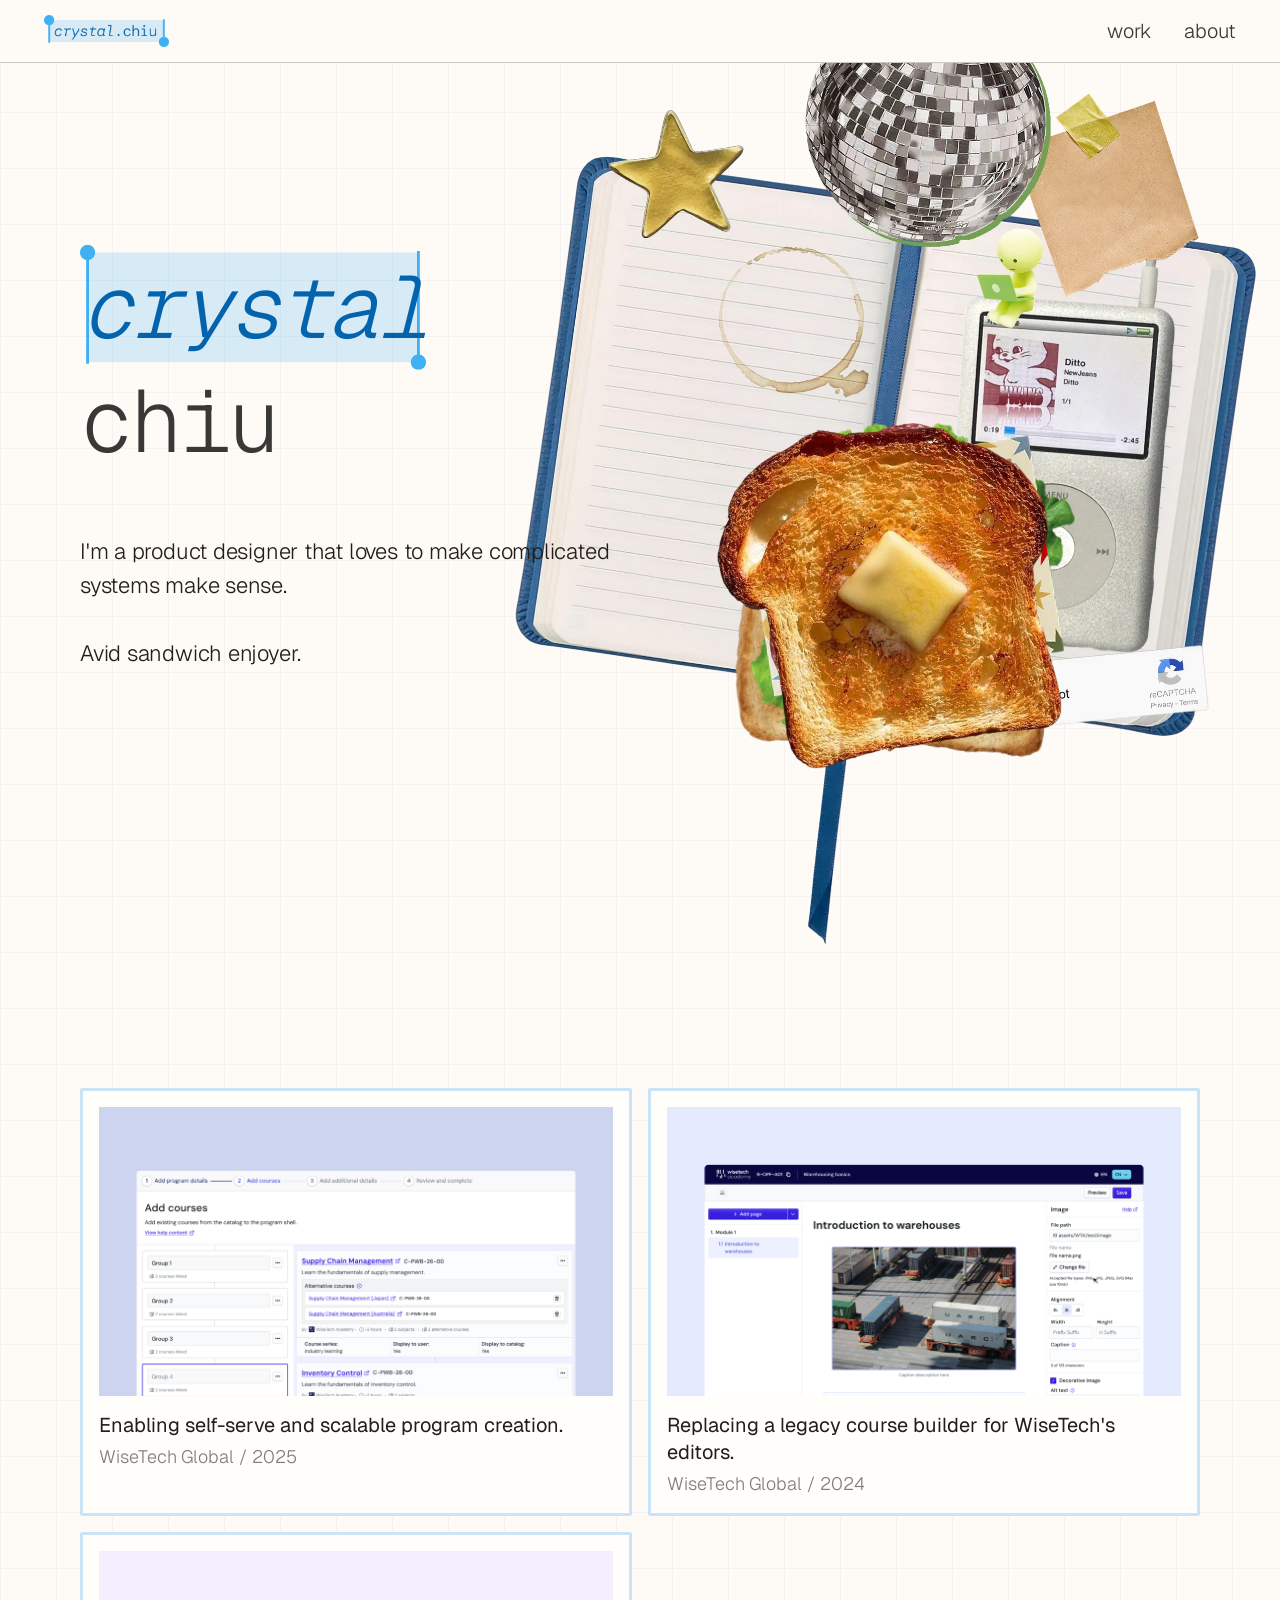
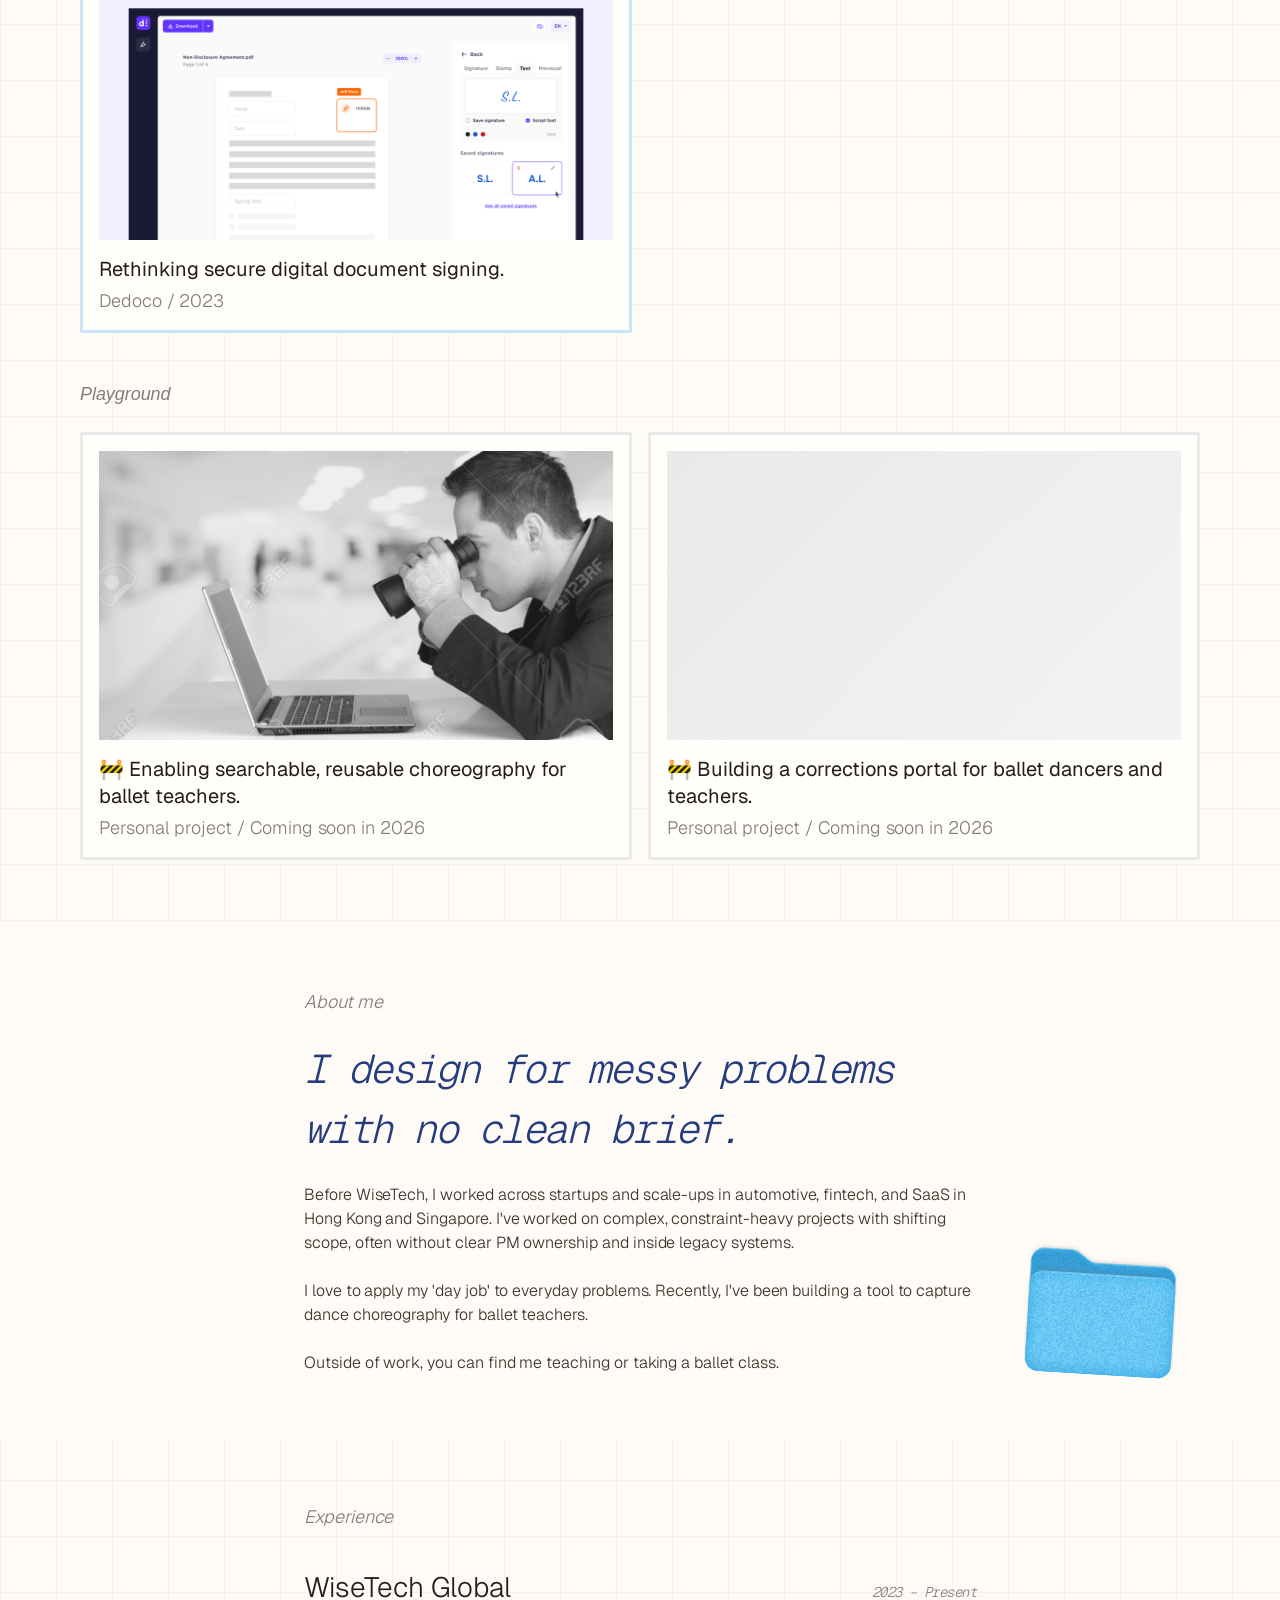
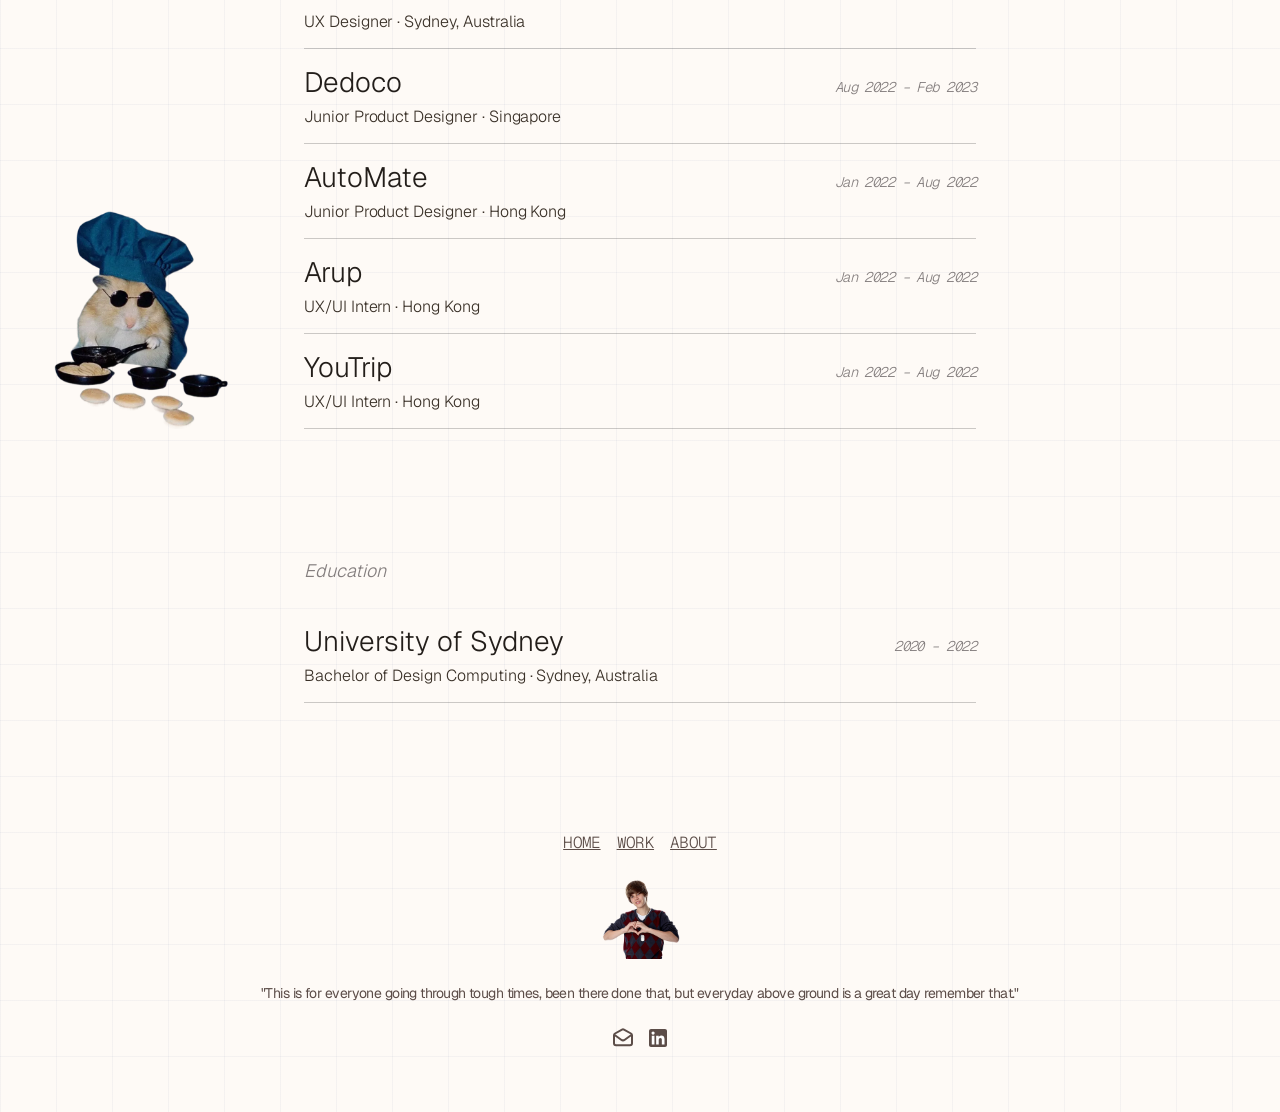
==== index.html @ 32833558 "Migrate site-wide typography from DM Sans/DM Mono to Geist/Geist Mono Pure typeface swap only — size" ====
<!DOCTYPE html>
<html lang="en">
<head>
    <meta charset="UTF-8">
    <meta name="viewport" content="width=device-width, initial-scale=1.0">
    <title>Crystal Chiu - Product Designer</title>
    <link rel="icon" type="image/png" href="assets/favicon.png">
    <script src="analytics.js"></script>
    <link rel="stylesheet" href="tokens.css">
    <link rel="stylesheet" href="styles.css?v=8">
    <link rel="preconnect" href="https://fonts.googleapis.com">
    <link rel="preconnect" href="https://fonts.gstatic.com" crossorigin>
    <link href="https://fonts.googleapis.com/css2?family=Geist:ital,wght@0,300;0,400;0,500;1,300;1,400;1,500&family=Geist+Mono:ital,wght@0,300;0,400;0,500;1,300;1,400;1,500&display=swap" rel="stylesheet">
    <link rel="preload" as="image" href="images/hero-collage.webp" type="image/webp">
    <link rel="preload" as="image" href="images/toast-top.webp" type="image/webp">
    <link rel="preload" as="image" href="images/toast-bottom.webp" type="image/webp">
</head>
<body>

    <!-- Hero Section -->
    <section class="hero">
        <div class="hero-inner">
        <div class="hero-content">
            <div class="hero-text">
                <h1 class="hero-name">
                    <span class="name-line">
                        <span class="name-crystal-wrap">
                            <div class="context-menu">
                                <span class="context-menu-item">based in sydney</span>
                                <span class="context-menu-divider"></span>
                                <span class="context-menu-item">currently @ wisetech global</span>
                            </div>
                            <img src="assets/highlight.svg" class="crystal-selection-svg" alt="">
                            <span class="name-crystal">crystal</span>
                        </span>
                    </span>
                    <span class="name-line">
                        <span class="name-chiu">chiu</span>
                    </span>
                </h1>
                <h2 class="hero-description">I'm a product designer that loves to make complicated systems make sense.<br><br>Avid sandwich enjoyer.</h2>
            </div>
        </div>

        <!-- Collage area: image + sandwich share a positioned container -->
        <div class="hero-collage-wrap">
        <picture>
            <source srcset="images/hero-collage.webp" type="image/webp">
            <img src="images/hero-collage.png" alt="" class="hero-collage">
        </picture>

        <!-- Sandwich Stack -->
        <div class="sandwich-container">
            <div class="sandwich">
                <picture>
                    <source srcset="images/toast-top.webp" type="image/webp">
                    <img src="images/toast-top.png" alt="" class="sandwich-layer toast-top">
                </picture>
                <picture>
                    <source srcset="images/meat.webp" type="image/webp">
                    <img src="images/meat.png" alt="" class="sandwich-layer meat">
                </picture>
                <picture>
                    <source srcset="images/onion.webp" type="image/webp">
                    <img src="images/onion.png" alt="" class="sandwich-layer onion">
                </picture>
                <picture>
                    <source srcset="images/cheese.webp" type="image/webp">
                    <img src="images/cheese.png" alt="" class="sandwich-layer cheese">
                </picture>
                <picture>
                    <source srcset="images/photo-with-frame.webp" type="image/webp">
                    <img src="images/photo-with-frame.png" alt="" class="sandwich-layer photo-frame">
                </picture>
                <picture>
                    <source srcset="images/lettuce.webp" type="image/webp">
                    <img src="images/lettuce.png" alt="" class="sandwich-layer lettuce">
                </picture>
                <picture>
                    <source srcset="images/toast-bottom.webp" type="image/webp">
                    <img src="images/toast-bottom.png" alt="" class="sandwich-layer toast-bottom">
                </picture>
            </div>
        </div>
        </div><!-- /.hero-collage-wrap -->
        </div><!-- /.hero-inner -->
    </section>

    <!-- Work Section -->
    <section class="work-section" id="work">
        <div class="work-grid">
            <a href="/work/programs" class="work-card work-card--active">
                <img src="work/assets/programs/thumbnail.png" srcset="work/assets/programs/thumbnail.png 4x" class="work-card-thumb" alt="">
                <div class="work-card-text">
                    <h2 class="work-card-title">Enabling self-serve and scalable program creation.</h2>
                    <p class="work-card-label">WiseTech Global / 2025</p>
                </div>
            </a>

            <a href="/work/content-creator" class="work-card work-card--active">
                <img src="work/assets/cca/thumbnail-3.png" srcset="work/assets/cca/thumbnail-3.png 4x" class="work-card-thumb" alt="">
                <div class="work-card-text">
                    <h2 class="work-card-title">Replacing a legacy course builder for WiseTech's editors.</h2>
                    <p class="work-card-label">WiseTech Global / 2024</p>
                </div>
            </a>

            <a href="/work/dedoco" class="work-card work-card--active">
                <img src="work/assets/dedoco/thumbnail-1.png" srcset="work/assets/dedoco/thumbnail-1.png 4x" class="work-card-thumb" alt="">
                <div class="work-card-text">
                    <h2 class="work-card-title">Rethinking secure digital document signing.</h2>
                    <p class="work-card-label">Dedoco / 2023</p>
                </div>
            </a>
        </div>

        <div class="playground-section">
            <p class="work-subsection-label">Playground</p>
            <div class="work-grid">
                <div class="work-card work-card--soon">
                    <div class="work-card-thumb-wrap">
                        <img src="work/assets/ballet/thumbnail-2.png" srcset="work/assets/ballet/thumbnail-2.png 4x" class="work-card-thumb" alt="">
                        <div class="cs-overlay">
                            <span class="cs-overlay-text">Coming soon !</span>
                        </div>
                    </div>
                    <div class="work-card-text">
                        <h2 class="work-card-title">🚧 Enabling searchable, reusable choreography for ballet teachers.</h2>
                        <p class="work-card-label">Personal project / Coming soon in 2026</p>
                    </div>
                </div>

                <div class="work-card work-card--soon">
                    <div class="work-card-thumb-wrap">
                        <div class="work-card-thumb work-card-thumb--placeholder"></div>
                        <div class="cs-overlay">
                            <span class="cs-overlay-text">Coming soon !</span>
                        </div>
                    </div>
                    <div class="work-card-text">
                        <h2 class="work-card-title">🚧 Building a corrections portal for ballet dancers and teachers.</h2>
                        <p class="work-card-label">Personal project / Coming soon in 2026</p>
                    </div>
                </div>
            </div>
        </div>
    </section>

    <!-- About Section -->
    <section class="about-panel" id="about">
        <div class="about-panel-container">
        <div class="folder-illo">
            <img class="fi-bottom" src="work/assets/folder-bottom.svg" alt="" draggable="false">
            <img class="fi-item fi-item--1" src="images/folder-item-1.svg" alt="" draggable="false">
            <img class="fi-item fi-item--2" src="images/folder-item-2.svg" alt="" draggable="false">
            <img class="fi-item fi-item--3" src="images/folder-item-3.svg" alt="" draggable="false">
            <img class="fi-top" src="work/assets/folder-top.svg" alt="" draggable="false">
        </div>
            <p class="about-panel-label">About me</p>
            <p class="t-display about-tagline">I design for messy problems with no clean brief.</p>
            <p class="t-default">Before WiseTech, I worked across startups and scale-ups in automotive, fintech, and SaaS in Hong Kong and Singapore. I've worked on complex, constraint-heavy projects with shifting scope, often without clear PM ownership and inside legacy systems.</p>
            <p class="t-default">I love to apply my 'day job' to everyday problems. Recently, I've been building a tool to capture dance choreography for ballet teachers.</p>
            <p class="t-default">Outside of work, you can find me teaching or taking a ballet class.</p>
        </div>
    </section>

    <!-- Experience Section -->
    <section class="xp-section" id="experience">
        <div class="xp-inner">
        <picture>
            <source srcset="assets/experience-1.webp" type="image/webp">
            <img class="xp-illo" src="assets/experience-1.png" alt="">
        </picture>
            <p class="xp-section-label">Experience</p>

            <div class="xp-entry">
                <div class="xp-row">
                    <h2 class="xp-company">WiseTech Global</h2>
                    <span class="xp-date">2023 – Present</span>
                </div>
                <p class="xp-detail">UX Designer · Sydney, Australia</p>
            </div>

            <div class="xp-entry">
                <div class="xp-row">
                    <h2 class="xp-company">Dedoco</h2>
                    <span class="xp-date">Aug 2022 – Feb 2023</span>
                </div>
                <p class="xp-detail">Junior Product Designer · Singapore</p>
            </div>

            <div class="xp-entry">
                <div class="xp-row">
                    <h2 class="xp-company">AutoMate</h2>
                    <span class="xp-date">Jan 2022 – Aug 2022</span>
                </div>
                <p class="xp-detail">Junior Product Designer · Hong Kong</p>
            </div>

            <div class="xp-entry">
                <div class="xp-row">
                    <h2 class="xp-company">Arup</h2>
                    <span class="xp-date">Jan 2022 – Aug 2022</span>
                </div>
                <p class="xp-detail">UX/UI Intern · Hong Kong</p>
            </div>

            <div class="xp-entry">
                <div class="xp-row">
                    <h2 class="xp-company">YouTrip</h2>
                    <span class="xp-date">Jan 2022 – Aug 2022</span>
                </div>
                <p class="xp-detail">UX/UI Intern · Hong Kong</p>
            </div>
        </div>
    </section>

    <!-- Education Section -->
    <section class="xp-section" id="education">
        <div class="xp-inner">
            <p class="xp-section-label">Education</p>

            <div class="xp-entry">
                <div class="xp-row">
                    <h2 class="xp-company">University of Sydney</h2>
                    <span class="xp-date">2020 – 2022</span>
                </div>
                <p class="xp-detail">Bachelor of Design Computing · Sydney, Australia</p>
            </div>
        </div>
    </section>

    <!-- Footer -->
    <footer class="footer">
        <div class="footer-links">
            <a href="#" class="footer-link">Home</a>
            <a href="#work" class="footer-link">Work</a>
            <a href="./#about" class="footer-link">About</a>
        </div>
        <img src="images/footer-icon.png" alt="" class="footer-icon">
        <p class="footer-quote">
            "This is for everyone going through tough times, been there done that, but everyday above ground is a great day remember that."
        </p>
        <div class="footer-socials">
            <a href="mailto:crystalchiu09@gmail.com" target="_blank" class="footer-social" aria-label="Email">
                <svg width="20" height="20" viewBox="0 0 20 20" fill="none" xmlns="http://www.w3.org/2000/svg">
                    <path d="M2 7.2865L8.2 11.715C9.2667 12.4769 10.7333 12.4769 11.8 11.715L18 7.28645" stroke="currentColor" stroke-width="2" stroke-linecap="round" stroke-linejoin="round"/>
                    <path d="M1 7.28325C1 6.5436 1.39378 5.8621 2.02871 5.5029L9.0287 1.54274C9.6328 1.20102 10.3672 1.20102 10.9713 1.54274L17.9713 5.5029C18.6062 5.8621 19 6.5436 19 7.28325V15.2498C19 16.3746 18.1046 17.2864 17 17.2864H3C1.89543 17.2864 1 16.3746 1 15.2498V7.28325Z" stroke="currentColor" stroke-width="2" stroke-linecap="round"/>
                </svg>
            </a>
            <a href="https://www.linkedin.com/in/crystalchiu01/" target="_blank" class="footer-social" aria-label="LinkedIn">
                <svg width="18" height="18" viewBox="0 0 18 18" fill="none" xmlns="http://www.w3.org/2000/svg">
                    <path fill-rule="evenodd" clip-rule="evenodd" d="M2 18H16C17.1046 18 18 17.1046 18 16V2C18 0.89543 17.1046 0 16 0H2C0.89543 0 0 0.89543 0 2V16C0 17.1046 0.89543 18 2 18Z" fill="currentColor"/>
                    <path fill-rule="evenodd" clip-rule="evenodd" d="M15.5 15.5H12.8289V10.9505C12.8289 9.70319 12.3549 9.00613 11.3677 9.00613C10.2937 9.00613 9.73252 9.73153 9.73252 10.9505V15.5H7.15833V6.83333H9.73252V8.00073C9.73252 8.00073 10.5065 6.56855 12.3456 6.56855C14.1839 6.56855 15.5 7.69112 15.5 10.0128V15.5ZM4.08734 5.6985C3.21051 5.6985 2.5 4.98241 2.5 4.09925C2.5 3.21609 3.21051 2.5 4.08734 2.5C4.96416 2.5 5.67425 3.21609 5.67425 4.09925C5.67425 4.98241 4.96416 5.6985 4.08734 5.6985ZM2.75814 15.5H5.44235V6.83333H2.75814V15.5Z" fill="white"/>
                </svg>
            </a>
        </div>
    </footer>
  <script src="nav.js"></script>
  <script src="scroll-reveal.js"></script>
  <script>
    const crystalWrap = document.querySelector('.name-crystal-wrap');
    const menu = crystalWrap.querySelector('.context-menu');

    crystalWrap.addEventListener('mouseenter', () => {
      crystalWrap.classList.remove('is-leaving');
      crystalWrap.classList.add('is-visible');
    });

    crystalWrap.addEventListener('mouseleave', () => {
      crystalWrap.classList.remove('is-visible');
      crystalWrap.classList.add('is-leaving');
      menu.addEventListener('animationend', () => {
        crystalWrap.classList.remove('is-leaving');
      }, { once: true });
    });
  </script>
</body>
</html>
---- tokens.css ----
@import url('https://fonts.googleapis.com/css2?family=Geist:ital,wght@0,300;0,400;0,500;1,300;1,400;1,500&family=Geist+Mono:ital,wght@0,300;0,400;0,500;1,300;1,400;1,500&display=swap');

/* ─── Colour variables ─────────────────────────────────────── */

:root {
  /* Background */
  --color-bg:              #FEFAF6;

  /* Text */
  --color-display:         #243B7D;
  --color-heading:         #231E1A;
  --color-body:            #3A3128;
  --color-muted:           #837D7D;
  --color-label:           #687076;

  /* Link */
  --color-link:            #0363AD;
  --color-link-hover:      #1E86E1;
}

/* ─── Type tokens ──────────────────────────────────────────── */

.t-display,
h1 {
  font-family: 'Geist Mono', monospace;
  font-weight: 300;
  font-size: 40px;
  line-height: 150%;
  letter-spacing: -0.055em;
  color: var(--color-display);
}

.t-h2,
h2 {
  font-family: 'Geist', sans-serif;
  font-weight: 300;
  font-size: 28px;
  line-height: 150%;
  letter-spacing: 0;
  color: var(--color-heading);
}

.t-h3,
h3 {
  font-family: 'Geist', sans-serif;
  font-weight: 300;
  font-size: 20px;
  line-height: 150%;
  letter-spacing: 0;
  color: var(--color-heading);
}

.t-large {
  font-family: 'Geist', sans-serif;
  font-weight: 400;
  font-size: 18px;
  line-height: 150%;
  letter-spacing: -0.0036em;
  color: var(--color-body);
}

.t-default,
p {
  font-family: 'Geist', sans-serif;
  font-weight: 300;
  font-size: 16px;
  line-height: 150%;
  letter-spacing: -0.0032em;
  color: var(--color-body);
}

.t-quote,
blockquote {
  font-family: 'Geist', sans-serif;
  font-weight: 300;
  font-style: italic;
  font-size: 18px;
  line-height: 150%;
  letter-spacing: -0.0036em;
  color: var(--color-body);
}

.t-label-sm {
  font-family: 'Geist Mono', monospace;
  font-weight: 400;
  font-size: 14px;
  line-height: 150%;
  letter-spacing: 0.06em;
  text-transform: uppercase;
  color: var(--color-label);
}

.t-label {
  font-family: 'Geist Mono', monospace;
  font-weight: 400;
  font-style: italic;
  font-size: 20px;
  line-height: 150%;
  letter-spacing: 0.06em;
  text-transform: uppercase;
  color: var(--color-label);
}

.t-link,
a {
  font-family: 'Geist Mono', monospace;
  font-weight: 500;
  font-size: 14px;
  line-height: 150%;
  letter-spacing: -0.008em;
  text-transform: uppercase;
  text-decoration: underline;
  color: var(--color-link);
}

a:hover,
.t-link:hover {
  color: var(--color-link-hover);
}

/* ─── Component tokens ─────────────────────────────────────── */

.caption {
  font-family: 'Geist', sans-serif;
  font-weight: 300;
  font-style: italic;
  font-size: 12px;
  line-height: 150%;
  letter-spacing: 0;
  color: var(--color-body);
}

.quote-block {
  padding: 12px;
  background: rgba(171, 161, 150, 0.1);
  font-family: 'Geist', sans-serif;
  font-weight: 300;
  font-style: italic;
  font-size: 16px;
  line-height: 150%;
  letter-spacing: -0.0032em;
  color: var(--color-muted);
}

/* ─── Base reset ───────────────────────────────────────────── */

*,
*::before,
*::after {
  box-sizing: border-box;
  margin: 0;
  padding: 0;
}

body {
  background-color: var(--color-bg);
  background-image:
    linear-gradient(to right, rgba(36, 59, 125, 0.043) 1px, transparent 1px),
    linear-gradient(rgba(36, 59, 125, 0.043) 1px, transparent 1px);
  background-size: 56px 56px;
  font-family: 'Geist', sans-serif;
  font-weight: 300;
  font-size: 16px;
  line-height: 150%;
  letter-spacing: -0.0032em;
  color: var(--color-body);
  -webkit-font-smoothing: antialiased;
}
---- styles.css ----
/* ==========================================
   CSS Custom Properties
   ========================================== */
:root {
    --color-bg: #FEFAF6;
    --color-text: #383836;
    --color-accent: #0e89cf;
    --color-highlight: #3fb1f2;
    --color-border: rgba(0, 0, 0, 0.2);
    
    --font-mono: 'Geist Mono', monospace;
    --font-sans: 'Geist', sans-serif;
    
    --transition-smooth: cubic-bezier(0.4, 0.0, 0.2, 1);
    --transition-bounce: cubic-bezier(0.68, -0.25, 0.265, 1.25);
}

/* ==========================================
   Reset & Base Styles
   ========================================== */
* {
    margin: 0;
    padding: 0;
    box-sizing: border-box;
}

body {
    font-family: var(--font-sans);
    color: var(--color-text);
    background-color: var(--color-bg);
    background-image:
        linear-gradient(to right, rgba(36, 59, 125, 0.043) 1px, transparent 1px),
        linear-gradient(rgba(36, 59, 125, 0.043) 1px, transparent 1px);
    background-size: 56px 56px;
    line-height: 1.5;
}

a {
    text-decoration: none;
    color: inherit;
}

/* ==========================================
   Navigation
   ========================================== */
.nav {
    position: fixed;
    top: 0;
    left: 0;
    right: 0;
    height: 63px;
    display: flex;
    align-items: center;
    justify-content: space-between;
    padding: 0 44px;
    background: var(--color-bg);
    z-index: 1000;
    border-bottom: 1px solid var(--color-border);
}

.nav-logo-img {
    height: clamp(22px, 2.67vw, 32px);
    width: auto;
    display: block;
}

.nav-links {
    display: flex;
    gap: 32px;
    list-style: none;
    align-items: center;
}

.nav-links h3 {
    font-family: 'Geist', sans-serif;
    font-weight: 300;
    font-size: 20px;
    line-height: 150%;
    letter-spacing: 0;
    margin: 0;
}

.nav-links a {
    transition: color 0.2s ease-in-out;
}

.nav-links a:hover {
    color: var(--color-accent);
}

/* ==========================================
   Hero Section
   ========================================== */
.hero {
    position: relative;
    height: 1024px;
    overflow: hidden;
}

.hero-inner {
    position: relative;
    height: 100%;
    max-width: 1440px;
    margin: 0 auto;
    padding: 313px 138px;
}

.hero-content {
    position: relative;
    z-index: 10;
    max-width: 534px;
}

.hero-name {
    font-family: var(--font-mono);
    font-weight: 300;
    font-size: 88px;
    line-height: 1.3;
    letter-spacing: -3.52px;
    margin-bottom: 55px;
}

.name-line {
    display: block;
    position: relative;
}

/* Stacking context for SVG highlight + text */
.name-crystal-wrap {
    display: inline-block;
    position: relative;
    isolation: isolate;
}

/* SVG selection highlight — sits behind the text */
.crystal-selection-svg {
    position: absolute;
    left: 0;
    top: 50%;
    transform: translateY(-50%);
    width: 100%;
    height: auto;
    z-index: 0;
    pointer-events: none;
}

/* "crystal" — italic, blue, sits above SVG */
.name-crystal {
    font-style: italic;
    color: #0363AD;
    position: relative;
    z-index: 1;
}

/* Context menu tooltip */
@keyframes context-menu-spring {
    0%   { opacity: 0; transform: translateX(-50%) translateY(8px)  scale(0.85) rotate(2deg); }
    20%  { opacity: 1; transform: translateX(-50%) translateY(-8px) scale(1.12) rotate(-2deg); }
    45%  { opacity: 1; transform: translateX(-50%) translateY(3px)  scale(0.95) rotate(1deg); }
    65%  { opacity: 1; transform: translateX(-50%) translateY(-4px) scale(1.05) rotate(-0.5deg); }
    80%  { opacity: 1; transform: translateX(-50%) translateY(1px)  scale(0.99) rotate(0.2deg); }
    100% { opacity: 1; transform: translateX(-50%) translateY(0px)  scale(1) rotate(0deg); }
}

@keyframes context-menu-out {
    0%   { opacity: 1; transform: translateX(-50%) translateY(0px) scale(1); }
    100% { opacity: 0; transform: translateX(-50%) translateY(8px) scale(0.85); }
}

.context-menu {
    position: absolute;
    bottom: calc(100% + 12px);
    left: 50%;
    transform: translateX(-50%) translateY(8px) scale(0.85);
    transform-origin: bottom center;
    display: flex;
    flex-direction: row;
    background: #393939;
    border-radius: 8px;
    box-shadow: 2px 4px 9px 0px rgba(0, 0, 0, 0.10);
    opacity: 0;
    pointer-events: none;
    z-index: 10;
    white-space: nowrap;
}

.context-menu::after {
    content: '';
    position: absolute;
    bottom: -8px;
    left: 50%;
    transform: translateX(-50%);
    border-left: 8px solid transparent;
    border-right: 8px solid transparent;
    border-top: 8px solid #393939;
}

.context-menu-item {
    padding: 12px;
    font-family: 'Geist', sans-serif;
    font-size: 16px;
    letter-spacing: -0.04em;
    color: #FFFFFF;
}

.context-menu-divider {
    width: 1px;
    background: rgba(255, 255, 255, 0.2);
    flex-shrink: 0;
}

.name-crystal-wrap.is-visible .context-menu {
    animation: context-menu-spring 500ms ease-out forwards;
    pointer-events: auto;
}

.name-crystal-wrap.is-leaving .context-menu {
    animation: context-menu-out 180ms ease-in forwards;
    pointer-events: none;
}

/* "chiu" — upright, default near-black */
.name-chiu {
    font-style: normal;
    color: var(--color-text);
}

.hero-description {
    font-family: 'Geist', sans-serif;
    font-weight: 300;
    font-size: 22px;
    line-height: 1.55;
    letter-spacing: -0.01em;
}

/* ==========================================
   Hero Collage
   ========================================== */
.hero-collage {
    position: absolute;
    right: -40px;
    top: 50%;
    transform: translateY(-50%);
    height: 100%;
    width: auto;
    pointer-events: none;
}

/* ==========================================
   Sandwich Animation
   ========================================== */
.sandwich-container {
    position: absolute;
    right: 250px;
    top: 267px;
    width: 560px;
    height: 667px;
    z-index: 0;
}

.sandwich {
    position: relative;
    width: 100%;
    height: 100%;
    transition: transform 0.6s ease-in-out;
}

.sandwich:hover {
    transform: scale(1.08);
}

.sandwich-layer {
    position: absolute;
    left: 50%;
    top: 50%;
    transform: translate(-50%, -50%);
    pointer-events: none;
    transition: transform 0.6s ease-in-out;
}

.sandwich:hover .sandwich-layer {
    transition: transform 0.35s var(--transition-bounce);
}

.toast-bottom {
    width: 352px;
    z-index: 1;
    transform: translate(-50%, -50%) rotate(5.24deg);
}

.lettuce {
    width: 349px;
    z-index: 2;
    transform: translate(-50%, -55%) rotate(0deg);
}

.cheese {
    width: 288px;
    z-index: 4;
    transform: translate(-50%, -60%) rotate(4.77deg);
}

.onion {
    width: 288px;
    z-index: 5;
    transform: translate(-50%, -55%) rotate(0deg);
}

.toast-top {
    width: 407px;
    z-index: 7;
    transform: translate(-50%, -52%) rotate(-10.33deg);
}

.meat {
    width: 320px;
    z-index: 6;
    transform: translate(-50%, -56%) rotate(3deg);
}

.sandwich:hover .toast-top {
    transform: translate(-75%, -65%) rotate(-15.33deg);
}

.sandwich:hover .meat {
    transform: translate(-66%, -75%) rotate(-10deg);
}

.sandwich:hover .onion {
    transform: translate(-50%, -60%) rotate(0deg);
}

.sandwich:hover .cheese {
    transform: translate(-50%, -64%) rotate(4.77deg);
}

.sandwich:hover .lettuce {
    transform: translate(-50%, -58%) rotate(0deg);
}

.photo-frame {
    width: 315px;
    z-index: 3;
    transform: translate(-50%, -64%) rotate(-4.76deg);
    transition: transform 0.6s ease-in-out;
}

.sandwich:hover .photo-frame {
    transform: translate(-50%, -180%) rotate(-4.76deg);
    transition: transform 0.35s var(--transition-bounce);
}

/* ==========================================
   Work Section
   ========================================== */
.work-section {
    padding: 64px 128px;
}

.work-grid {
    display: grid;
    grid-template-columns: 1fr 1fr;
    gap: 16px;
}

.work-card {
    padding: 16px;
    border-radius: 2px;
    background: #FFFEFB;
    display: flex;
    flex-direction: column;
    text-decoration: none;
    text-transform: none;
    font-family: var(--font-sans);
    color: inherit;
}

.work-card--active {
    border: 3px solid #CAE3F6;
    transition: transform 200ms ease-in-out, box-shadow 200ms ease-in-out, border-color 200ms ease-in-out;
}

.work-card--active:hover {
    transform: translate(-8px, -8px);
    box-shadow: 4px 4px 0px 0px #3FB1F2;
    border-color: #0363AD;
}

.work-card--soon {
    border: 3px solid #E9E9E9;
}

.work-card-thumb-wrap {
    position: relative;
    overflow: hidden;
}

.work-card--soon .work-card-thumb {
    filter: grayscale(1);
}

.cs-overlay {
    position: absolute;
    inset: 0;
    background: rgba(53, 43, 43, 0.5);
    backdrop-filter: blur(4px);
    transform: translateX(-100%);
    opacity: 0;
    transition: transform 450ms cubic-bezier(0.4, 0, 0.2, 1), opacity 450ms cubic-bezier(0.4, 0, 0.2, 1);
    display: flex;
    align-items: center;
    justify-content: center;
}

.work-card--soon:hover .cs-overlay {
    transform: translateX(0);
    opacity: 1;
}

.cs-overlay-text {
    font-family: 'Geist Mono', monospace;
    font-weight: 500;
    font-style: italic;
    font-size: 28px;
    letter-spacing: -1.12px;
    color: #FFFFFF;
}

.work-card-thumb {
    width: 100%;
    aspect-ratio: 16 / 9;
    object-fit: cover;
    display: block;
}

.work-card-text {
    margin-top: 16px;
    display: flex;
    flex-direction: column;
    gap: 4px;
}

.work-card-title {
    font-family: var(--font-sans);
    font-weight: 400;
    font-size: 20px;
    line-height: 1.35;
    color: var(--color-heading);
}

.work-card-label {
    font-family: var(--font-sans);
    font-size: 18px;
    line-height: 1.5;
    color: var(--color-muted);
}

.work-card-thumb--placeholder {
    background: linear-gradient(135deg, #E9E9E9 0%, #F5F3EF 100%);
}

.playground-section {
    margin-top: 48px;
}

.work-subsection-label {
    font-family: 'DM Sans', sans-serif;
    font-weight: 300;
    font-style: italic;
    font-size: 18px;
    line-height: 150%;
    color: var(--color-muted);
    margin-bottom: 24px;
}

/* ==========================================
   About Section
   ========================================== */
.about-section {
    padding: 102px 130px;
    display: flex;
    align-items: center;
    justify-content: center;
    position: relative;
    min-height: 1040px;
}

.about-content {
    width: 544px;
    display: flex;
    flex-direction: column;
    gap: 40px;
    z-index: 10;
}

.about-text {
    font-size: 18px;
    line-height: 1.6;
}

/* ==========================================
   Folder Animation
   ========================================== */
.folder-container {
    position: absolute;
    right: 390px;
    top: 587px;
    width: 360px;
    height: 360px;
}

.folder {
    position: relative;
    width: 100%;
    height: 100%;
    transform: rotate(-3.48deg);
    transition: transform 0.4s ease-in-out;
}

.folder:hover {
    transform: rotate(2deg);
}

.folder-base {
    position: absolute;
    width: 100%;
    height: auto;
    pointer-events: none;
}

.folder-top {
    z-index: 10;
}

.folder-bottom {
    z-index: 1;
}

/* Folder contents */
.folder-contents {
    position: absolute;
    top: 50%;
    left: 50%;
    transform: translate(-50%, -50%);
    width: 214px;
    height: 181px;
    z-index: 5;
}

.folder-item {
    position: absolute;
    transition: transform 0.6s var(--transition-bounce), opacity 0.3s ease-in-out;
    box-shadow: 1px 1px 4.5px rgba(0, 0, 0, 0.15);
}

/* Item 1 - Figma logo */
.item-1 {
    left: 6px;
    top: 0;
    width: 54px;
    transform: rotate(-10.98deg);
}

/* Item 2 - Claude logo */
.item-2 {
    right: -10px;
    top: -8px;
    width: 93px;
    transform: rotate(9.99deg);
}

/* Item 3 - Center decorative */
.item-3 {
    left: 50%;
    top: 18px;
    width: 81px;
    transform: translateX(-50%);
}

/* Bounce out animation on hover */
.folder:hover .item-1 {
    transform: rotate(-10.98deg) translate(-20px, -15px);
}

.folder:hover .item-2 {
    transform: rotate(9.99deg) translate(20px, -15px);
}

.folder:hover .item-3 {
    transform: translateX(-50%) translateY(-15px);
}

/* ==========================================
   Footer
   ========================================== */
.footer {
    padding: 64px 130px;
    display: flex;
    flex-direction: column;
    align-items: center;
    gap: 24px;
}

.footer-links {
    display: flex;
    gap: 16px;
    align-items: center;
}

.footer-link {
    font-family: var(--font-mono);
    font-weight: 300;
    font-size: 16px;
    letter-spacing: -0.64px;
    color: #5c4d48;
    text-decoration: underline;
    transition: color 0.2s ease-in-out;
}

.footer-link:hover {
    color: #907a72;
}

.footer-icon {
    width: 80px;
    height: 80px;
}

.footer-quote {
    font-family: var(--font-sans);
    font-weight: 400;
    font-size: 14px;
    letter-spacing: -0.56px;
    color: #5c4d48;
    text-align: center;
    max-width: 1160px;
}

.footer-socials {
    display: flex;
    gap: 16px;
    align-items: center;
}

.footer-social {
    color: #5c4d48;
    display: flex;
    align-items: center;
    justify-content: center;
    transition: color 0.2s ease-in-out;
}

.footer-social:hover {
    color: #907a72;
}

/* ==========================================
   About Page — Panel
   ========================================== */
.about-panel {
  position: relative;
  background: #FEFAF6;
  padding: 64px;
}

.about-panel-container {
  position: relative;
  width: 100%;
  max-width: 672px;
  margin: 0 auto;
  display: flex;
  flex-direction: column;
  gap: 24px;
}

.about-tagline {
  font-style: italic;
}

.about-panel-label {
  font-family: 'Geist', sans-serif;
  font-weight: 300;
  font-style: italic;
  font-size: 18px;
  line-height: 150%;
  color: var(--color-muted);
}

.about-illo {
  position: absolute;
}

.about-illo--tr {
  top: 0;
  right: 0;
}

.about-illo--bl {
  bottom: 0;
  left: 0;
}

/* ==========================================
   About — Experience & Education Sections
   ========================================== */
.xp-section {
  position: relative;
  padding: 64px;
}

.xp-illo {
  position: absolute;
  bottom: 0;
  left: -250px;
  max-height: 220px;
}

.xp-inner {
  position: relative;
  max-width: 672px;
  margin: 0 auto;
}

.xp-section-label {
  font-family: 'Geist', sans-serif;
  font-weight: 300;
  font-style: italic;
  font-size: 18px;
  line-height: 150%;
  color: var(--color-muted);
  margin-bottom: 24px;
}

.xp-entry {
  padding: 12px 0;
  border-bottom: 1px solid rgba(0, 0, 0, 0.2);
}

.xp-row {
  display: flex;
  justify-content: space-between;
  align-items: baseline;
}

.xp-company {
  /* inherits h2 token: Geist Light 28px, --color-heading */
}

.xp-date {
  font-family: 'Geist Mono', monospace;
  font-weight: 300;
  font-style: italic;
  font-size: 14px;
  letter-spacing: -0.04em;
  color: var(--color-muted);
}

.xp-detail {
  font-size: 16px;
  line-height: 28px;
  color: var(--color-body);
}

/* ==========================================
   About — Folder Illustration
   ========================================== */
@keyframes fi-jiggle-1 {
  0%   { rotate: 0deg; }
  25%  { rotate: -6deg; }
  50%  { rotate: 5deg; }
  75%  { rotate: -3deg; }
  100% { rotate: -12deg; }
}

@keyframes fi-jiggle-2 {
  0%   { rotate: 0deg; }
  25%  { rotate: -6deg; }
  50%  { rotate: 5deg; }
  75%  { rotate: -3deg; }
  100% { rotate: 3deg; }
}

@keyframes fi-jiggle-3 {
  0%   { rotate: 0deg; }
  25%  { rotate: -6deg; }
  50%  { rotate: 5deg; }
  75%  { rotate: -3deg; }
  100% { rotate: 11deg; }
}

.folder-illo {
  position: absolute;
  bottom: 0;
  right: -200px;
  width: 150px;
  height: 130px;
  overflow: visible;
  transform: rotate(3.48deg);
  transition: transform 0.35s ease-in-out;
}

.folder-illo:hover {
  transform: rotate(-10deg) scale(0.9) translateY(-14px);
}

.fi-bottom,
.fi-top {
  position: absolute;
  width: 100%;
  bottom: 0;
  left: 0;
  display: block;
}

.fi-bottom {
  z-index: 1;
}

.fi-top {
  z-index: 3;
}

.fi-item {
  position: absolute;
  width: 60px;
  height: 60px;
  bottom: 28px;
  z-index: 2;
  opacity: 0;
  translate: 0 6px;
  scale: 0.85;
  rotate: 0deg;
  transition: opacity 0.3s ease-in-out, translate 0.35s ease-in-out, scale 0.35s ease-in-out;
}

.fi-item--1 {
  left: calc(50% - 80px);
}

.fi-item--2 {
  left: calc(50% - 30px);
}

.fi-item--3 {
  left: calc(50% + 20px);
}

.folder-illo:hover .fi-item {
  opacity: 1;
  scale: 1;
  z-index: 4;
}

.folder-illo:hover .fi-item--1 {
  translate: 0 -110px;
  transition-delay: 0ms;
  animation: fi-jiggle-1 0.45s ease-in-out 0ms forwards;
}

.folder-illo:hover .fi-item--2 {
  translate: 0 -128px;
  transition-delay: 80ms;
  animation: fi-jiggle-2 0.45s ease-in-out 80ms forwards;
}

.folder-illo:hover .fi-item--3 {
  translate: 0 -110px;
  transition-delay: 160ms;
  animation: fi-jiggle-3 0.45s ease-in-out 160ms forwards;
}

/* ==========================================
   Responsive Adjustments
   ========================================== */
@media (max-width: 1400px) {
    .hero-inner {
        padding: 250px 80px;
    }

    .sandwich-container {
        right: 100px;
    }
    
    .about-section,
    .footer {
        padding-left: 80px;
        padding-right: 80px;
    }

    .work-section {
        padding: 64px 80px;
    }
}

@media (max-width: 1200px) {
    .sandwich-container {
        transform: scale(0.8);
        right: 50px;
    }
}

/* ==========================================
   Case Study — Site Nav (sticky, hide-on-scroll)
   ========================================== */
#site-nav {
    position: sticky;
    top: 0;
    left: 0;
    right: 0;
    z-index: 100;
    background: var(--color-bg);
    border-bottom: 1px solid var(--color-border);
    transition: transform 0.3s ease;
}

#site-nav.nav--hidden {
    transform: translateY(-100%);
}

.nav__inner {
    display: flex;
    align-items: center;
    justify-content: space-between;
    padding: 0 40px;
    height: 60px;
}

.nav__id {
    font-family: var(--font-mono);
    font-size: 16px;
    font-weight: 300;
    letter-spacing: -0.02em;
}

.nav__menu-btn {
    background: none;
    border: none;
    font-size: 28px;
    cursor: pointer;
    color: var(--color-text);
    line-height: 1;
    padding: 0;
    display: flex;
    align-items: center;
    justify-content: center;
    width: 32px;
    height: 32px;
    font-family: var(--font-mono);
    transition: transform 0.25s ease;
}

.nav__menu-btn:hover {
    transform: rotate(45deg);
}

/* ==========================================
   Case Study — Overlay Menu
   ========================================== */
.overlay {
    position: fixed;
    inset: 0;
    background: var(--color-bg);
    z-index: 200;
    display: flex;
    flex-direction: column;
    align-items: center;
    justify-content: center;
    opacity: 0;
    pointer-events: none;
    transition: opacity 0.25s ease;
}

.overlay--open {
    opacity: 1;
    pointer-events: all;
}

.overlay__close {
    position: absolute;
    top: 20px;
    right: 40px;
    background: none;
    border: none;
    font-size: 28px;
    cursor: pointer;
    color: var(--color-text);
    font-family: var(--font-mono);
    transform: rotate(45deg);
    padding: 0;
    width: 32px;
    height: 32px;
    display: flex;
    align-items: center;
    justify-content: center;
    transition: opacity 0.2s ease;
}

.overlay__close:hover {
    opacity: 0.5;
}

.overlay__nav {
    list-style: none;
    display: flex;
    flex-direction: column;
    align-items: center;
    gap: 32px;
}

.overlay__nav a {
    font-family: var(--font-mono);
    font-size: 40px;
    font-weight: 300;
    letter-spacing: -0.03em;
    transition: color 0.2s ease;
}

.overlay__nav a:hover {
    color: var(--color-accent);
}

/* ==========================================
   Case Study — Container & Base
   ========================================== */
.container {
    max-width: 960px;
    margin: 0 auto;
    padding: 60px 40px 120px;
}

.case-study-back {
    display: inline-flex;
    align-items: center;
    gap: 6px;
    font-family: var(--font-mono);
    font-size: 13px;
    font-weight: 300;
    letter-spacing: -0.01em;
    color: var(--color-text);
    opacity: 0.45;
    margin-bottom: 56px;
    transition: opacity 0.2s ease;
}

.case-study-back:hover {
    opacity: 1;
}

.case-study-label {
    display: block;
    font-family: var(--font-mono);
    font-size: 11px;
    font-weight: 400;
    letter-spacing: 0.12em;
    text-transform: uppercase;
    color: var(--color-text);
    opacity: 0.4;
    margin-bottom: 14px;
}

.case-study-title {
    font-family: var(--font-mono);
    font-size: 72px;
    font-weight: 300;
    letter-spacing: -0.04em;
    line-height: 1.05;
    margin-bottom: 36px;
}

.tldr {
    font-size: 18px;
    line-height: 1.7;
    max-width: 640px;
    margin-bottom: 72px;
    opacity: 0.75;
}

/* ==========================================
   Case Study — Teaser Sections (pre-gate)
   ========================================== */
.teaser-section {
    border-top: 1px solid var(--color-border);
    padding: 28px 0;
    max-width: 800px;
}

.teaser-section h2 {
    font-family: var(--font-mono);
    font-size: 11px;
    font-weight: 400;
    letter-spacing: 0.12em;
    text-transform: uppercase;
    opacity: 0.4;
    margin-bottom: 12px;
}

.teaser-section p {
    font-size: 16px;
    line-height: 1.7;
    max-width: 560px;
}

/* ==========================================
   Case Study — Access Gate
   ========================================== */
.gate-divider {
    margin-top: 56px;
    padding: 20px 0;
    display: flex;
    align-items: center;
    gap: 16px;
    max-width: 800px;
}

.gate-divider::before {
    content: '';
    flex: 1;
    height: 1px;
    background: var(--color-border);
}

.gate-divider::after {
    content: '';
    flex: 1;
    height: 1px;
    background: var(--color-border);
}

.gate-divider__label {
    font-family: var(--font-mono);
    font-size: 11px;
    font-weight: 400;
    letter-spacing: 0.1em;
    text-transform: uppercase;
    opacity: 0.4;
    white-space: nowrap;
}

.gate {
    padding: 40px 0 56px;
}

.gate__prompt {
    display: block;
    font-family: var(--font-mono);
    font-size: 14px;
    letter-spacing: -0.01em;
    opacity: 0.55;
    margin-bottom: 16px;
}

.gate__form {
    display: flex;
    gap: 10px;
    align-items: center;
    max-width: 360px;
}

.gate__input {
    flex: 1;
    height: 44px;
    padding: 0 16px;
    border: 1px solid var(--color-border);
    border-radius: 6px;
    background: transparent;
    font-family: var(--font-mono);
    font-size: 15px;
    color: var(--color-text);
    outline: none;
    transition: border-color 0.2s ease;
}

.gate__input:focus {
    border-color: var(--color-accent);
}

.gate__submit {
    height: 44px;
    padding: 0 20px;
    background: var(--color-text);
    color: var(--color-bg);
    border: none;
    border-radius: 6px;
    font-family: var(--font-mono);
    font-size: 13px;
    cursor: pointer;
    transition: opacity 0.2s ease;
    white-space: nowrap;
}

.gate__submit:hover {
    opacity: 0.7;
}

.gate__error {
    font-family: var(--font-mono);
    font-size: 12px;
    color: #c0392b;
    margin-top: 10px;
    opacity: 0;
    transition: opacity 0.2s ease;
}

.gate__error.visible {
    opacity: 1;
}

/* ==========================================
   Case Study — Full Content (behind gate)
   ========================================== */
.full-content {
    display: none;
}

.full-content.unlocked {
    display: block;
    margin-top: 72px;
}

/* ==========================================
   Case Study — Section Base
   ========================================== */
.cs-section {
    padding: 64px 0;
    border-top: 1px solid var(--color-border);
}

.cs-section + .cs-section {
    /* border already on each */
}

.cs-section:first-child {
    border-top: none;
    padding-top: 0;
}

.cs-label {
    display: block;
    font-family: var(--font-mono);
    font-size: 11px;
    font-weight: 400;
    letter-spacing: 0.12em;
    text-transform: uppercase;
    opacity: 0.4;
    margin-bottom: 24px;
}

.cs-heading {
    font-family: var(--font-mono);
    font-size: 30px;
    font-weight: 300;
    letter-spacing: -0.025em;
    line-height: 1.2;
    margin-bottom: 20px;
}

.cs-body {
    font-size: 16px;
    line-height: 1.75;
}

.cs-body p + p {
    margin-top: 16px;
}

.cs-body ul {
    padding-left: 20px;
    margin-top: 16px;
}

.cs-body li {
    margin-bottom: 8px;
}

/* Pull quote */
.cs-quote {
    font-family: var(--font-mono);
    font-size: 20px;
    font-weight: 300;
    letter-spacing: -0.02em;
    line-height: 1.5;
    border-left: 2px solid var(--color-accent);
    padding-left: 20px;
    margin: 28px 0;
    color: var(--color-accent);
}

/* Stats */
.cs-stats {
    display: flex;
    gap: 40px;
    margin-top: 48px;
    flex-wrap: wrap;
}

.cs-stat {
    display: flex;
    flex-direction: column;
    gap: 6px;
}

.cs-stat-value {
    font-family: var(--font-mono);
    font-size: 52px;
    font-weight: 300;
    letter-spacing: -0.04em;
    color: var(--color-accent);
    line-height: 1;
}

.cs-stat-label {
    font-size: 14px;
    opacity: 0.55;
    max-width: 160px;
    line-height: 1.4;
}

/* Image block */
.cs-img {
    width: 100%;
    border-radius: 8px;
    display: block;
}

.cs-img-placeholder {
    width: 100%;
    aspect-ratio: 4/3;
    background: rgba(0, 0, 0, 0.05);
    border-radius: 8px;
    border: 1px dashed rgba(0, 0, 0, 0.15);
    display: flex;
    align-items: center;
    justify-content: center;
    font-family: var(--font-mono);
    font-size: 12px;
    letter-spacing: 0.05em;
    opacity: 0.45;
}

/* ==========================================
   Case Study — Layout: Full-width
   ========================================== */
.layout-full {
    max-width: 800px;
}

/* ==========================================
   Case Study — Layout: Split (40 / 60)
   ========================================== */
.layout-split {
    display: grid;
    grid-template-columns: 40% 60%;
    gap: 24px;
    align-items: start;
}

/* ==========================================
   Case Study — Responsive
   ========================================== */
@media (max-width: 768px) {
    .container {
        padding: 40px 24px 80px;
    }

    .case-study-title {
        font-size: 44px;
    }

    .tldr {
        font-size: 16px;
        margin-bottom: 48px;
    }

    .layout-split {
        grid-template-columns: 1fr;
    }

    .cs-stat-value {
        font-size: 40px;
    }

    .cs-stats {
        gap: 32px;
    }

    .overlay__nav a {
        font-size: 28px;
    }
}

/* ==========================================
   Home — Hero Responsive
   ========================================== */
@media (max-width: 768px) {
    .hero {
        height: auto;
        overflow: hidden;
    }

    .hero-inner {
        padding: 104px 24px 0;
    }

    .hero-content {
        position: static;
        max-width: 100%;
        margin-bottom: 40px;
    }

    .hero-name {
        font-size: clamp(56px, 18vw, 88px);
        letter-spacing: -0.04em;
        margin-bottom: 24px;
    }

    .hero-description {
        font-size: 18px;
    }

    .hero-collage,
    .sandwich-container {
        display: none;
    }
}

@media (max-width: 576px) {
    .hero-inner {
        padding: 92px 16px 0;
    }

    .hero-description {
        font-size: 16px;
    }
}

/* ==========================================
   Home — Work / Experience / Education Responsive
   ========================================== */
@media (max-width: 768px) {
    .work-section {
        padding: 24px;
    }

    .work-grid {
        grid-template-columns: 1fr;
    }

    .about-panel {
        padding: 40px;
    }

    .xp-section {
        padding: 40px;
    }

    .folder-illo,
    .xp-illo {
        display: none;
    }
}

@media (max-width: 576px) {
    .work-section {
        padding: 24px 16px;
    }

    .about-panel {
        padding: 40px;
    }

    .xp-section {
        padding: 40px;
    }
}

/* ==========================================
   Scroll Reveal
   ========================================== */
.reveal {
    opacity: 0;
    transform: translateY(24px);
    transition: opacity 0.55s ease 0.6s, transform 0.55s ease 0.6s;
}

.reveal--visible {
    opacity: 1;
    transform: translateY(0);
}
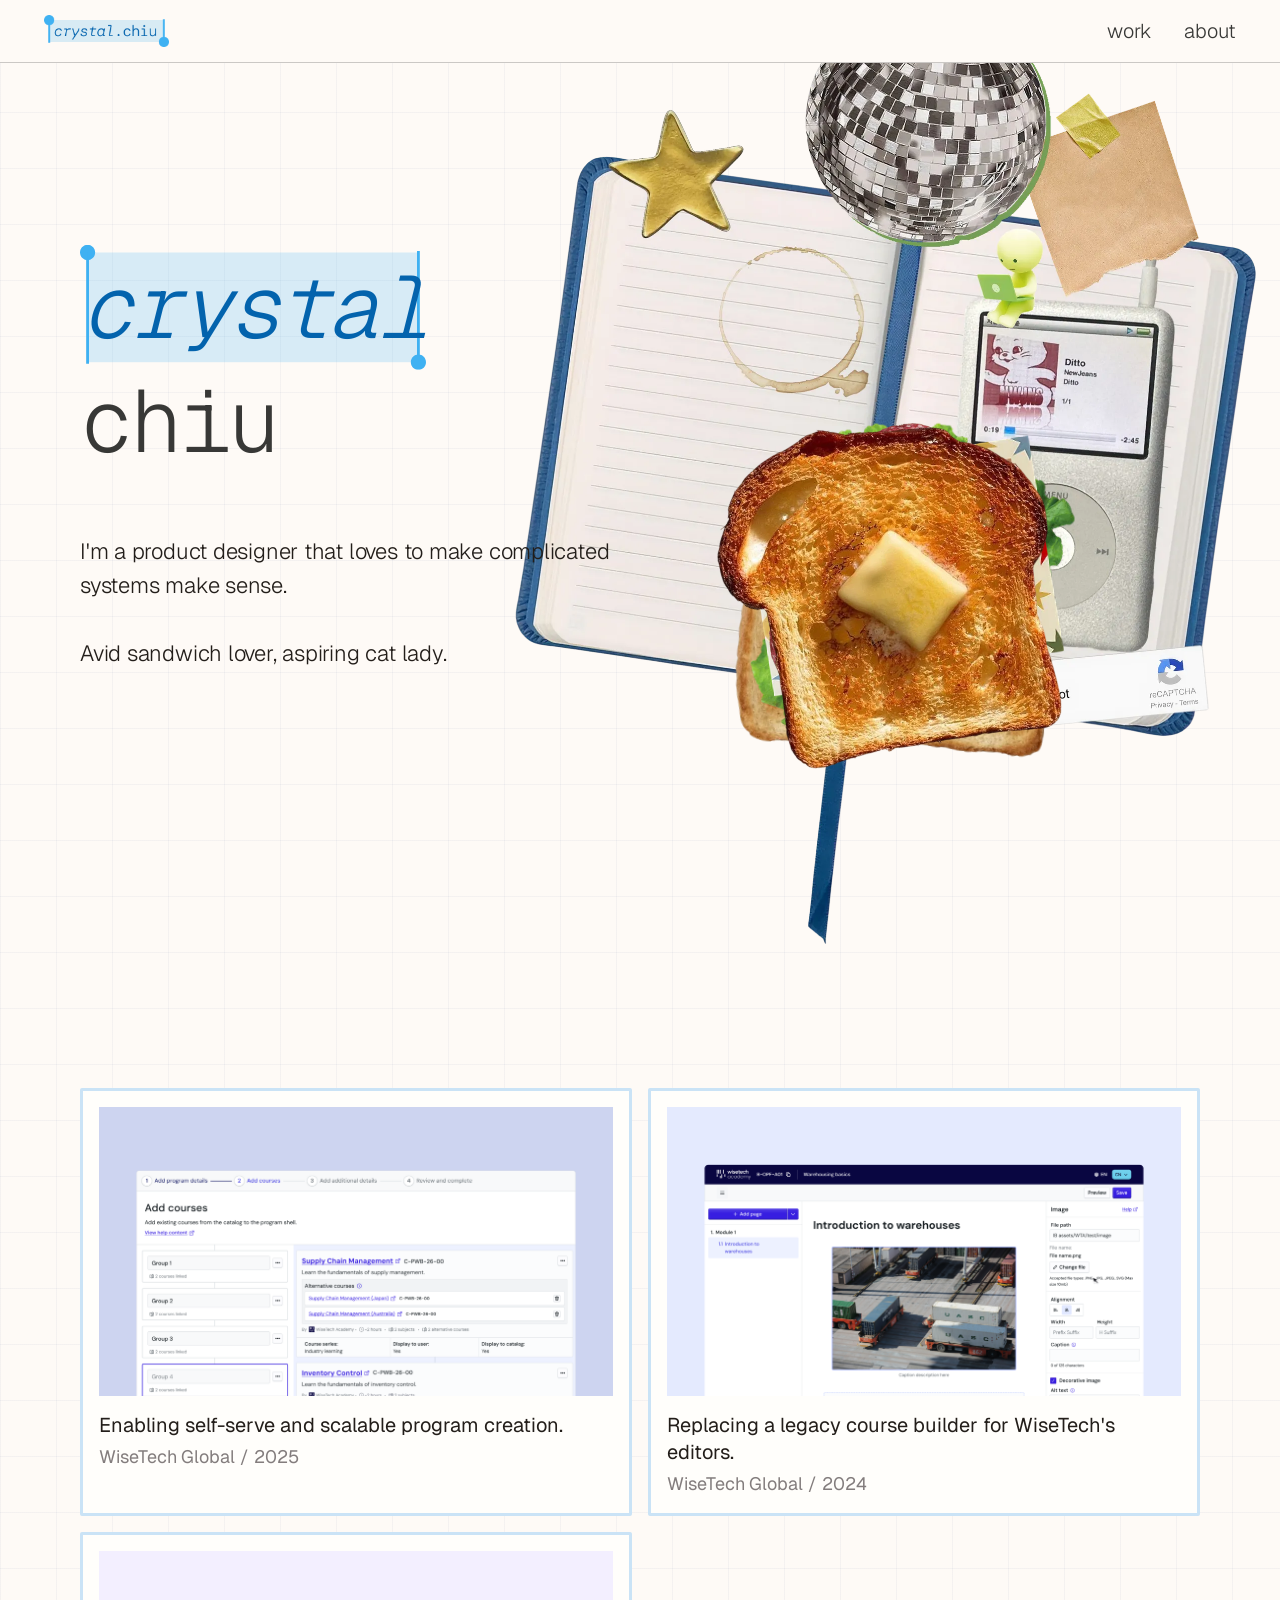
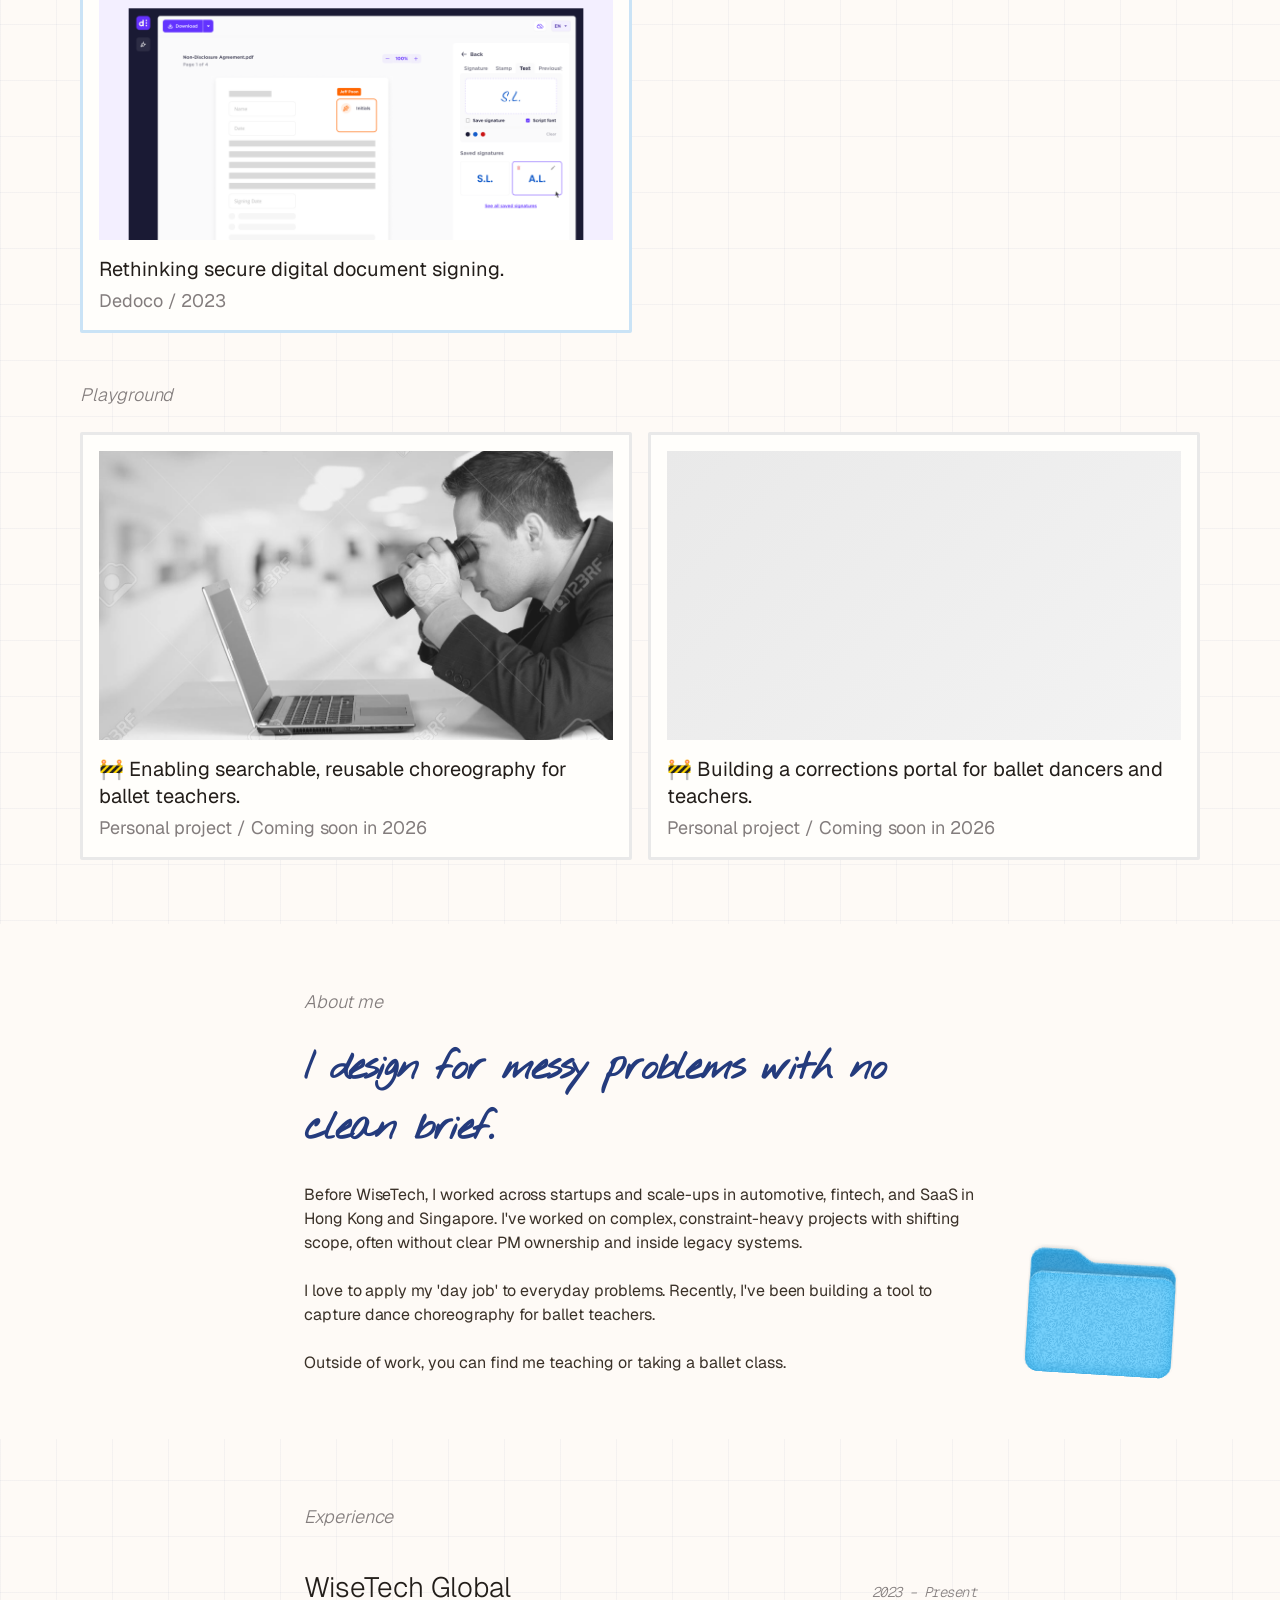
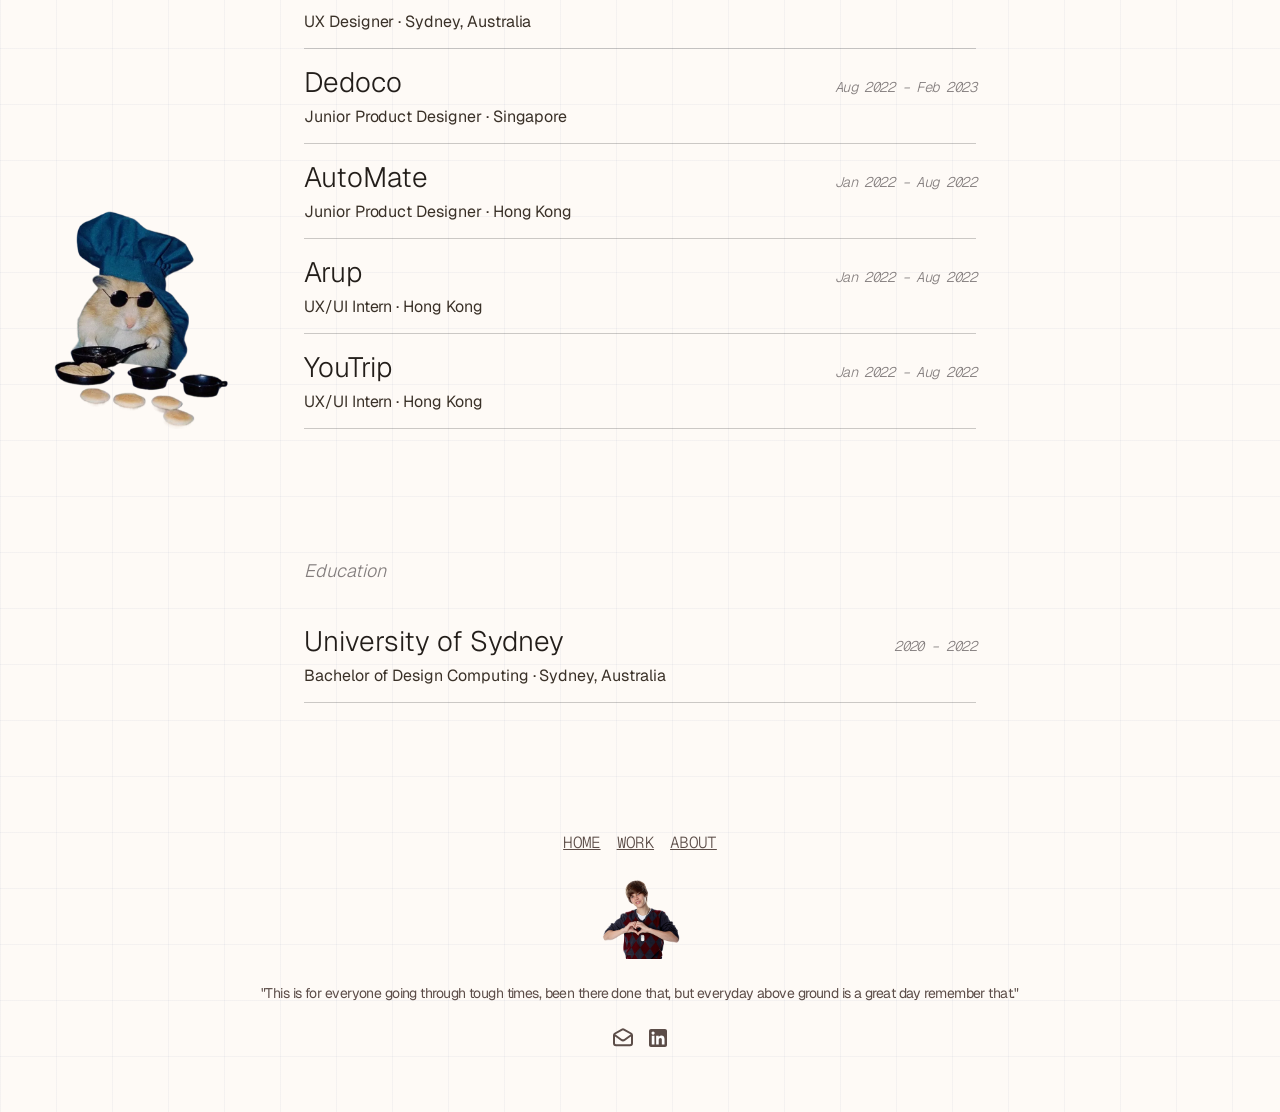
==== commit cec21eb4: "Update hero section tagline" ====
--- a/index.html
+++ b/index.html
@@ -38,7 +38,7 @@
                         <span class="name-chiu">chiu</span>
                     </span>
                 </h1>
-                <h2 class="hero-description">I'm a product designer that loves to make complicated systems make sense.<br><br>Avid sandwich enjoyer.</h2>
+                <h2 class="hero-description">I'm a product designer that loves to make complicated systems make sense.<br><br>Avid sandwich lover, aspiring cat lady.</h2>
             </div>
         </div>
 
--- a/tokens.css
+++ b/tokens.css
@@ -1,4 +1,4 @@
-@import url('https://fonts.googleapis.com/css2?family=Geist:ital,wght@0,300;0,400;0,500;1,300;1,400;1,500&family=Geist+Mono:ital,wght@0,300;0,400;0,500;1,300;1,400;1,500&display=swap');
+@import url('https://fonts.googleapis.com/css2?family=Geist:ital,wght@0,300;0,400;0,500;1,300;1,400;1,500&family=Geist+Mono:ital,wght@0,300;0,400;0,500;1,300;1,400;1,500&family=Nothing+You+Could+Do&display=swap');
 
 /* ─── Colour variables ─────────────────────────────────────── */
 
@@ -62,7 +62,7 @@
 .t-default,
 p {
   font-family: 'Geist', sans-serif;
-  font-weight: 300;
+  font-weight: 400;
   font-size: 16px;
   line-height: 150%;
   letter-spacing: -0.0032em;
@@ -118,6 +118,11 @@
   color: var(--color-link-hover);
 }
 
+.t-handwritten {
+  font-family: 'Nothing You Could Do', cursive;
+  font-weight: 400;
+}
+
 /* ─── Component tokens ─────────────────────────────────────── */
 
 .caption {
@@ -159,7 +164,7 @@
     linear-gradient(rgba(36, 59, 125, 0.043) 1px, transparent 1px);
   background-size: 56px 56px;
   font-family: 'Geist', sans-serif;
-  font-weight: 300;
+  font-weight: 400;
   font-size: 16px;
   line-height: 150%;
   letter-spacing: -0.0032em;
--- a/styles.css
+++ b/styles.css
@@ -464,7 +464,7 @@
 }
 
 .work-subsection-label {
-    font-family: 'DM Sans', sans-serif;
+    font-family: 'Geist', sans-serif;
     font-weight: 300;
     font-style: italic;
     font-size: 18px;
@@ -674,7 +674,8 @@
 }
 
 .about-tagline {
-  font-style: italic;
+  font-family: 'Nothing You Could Do', cursive;
+  font-weight: 600;
 }
 
 .about-panel-label {
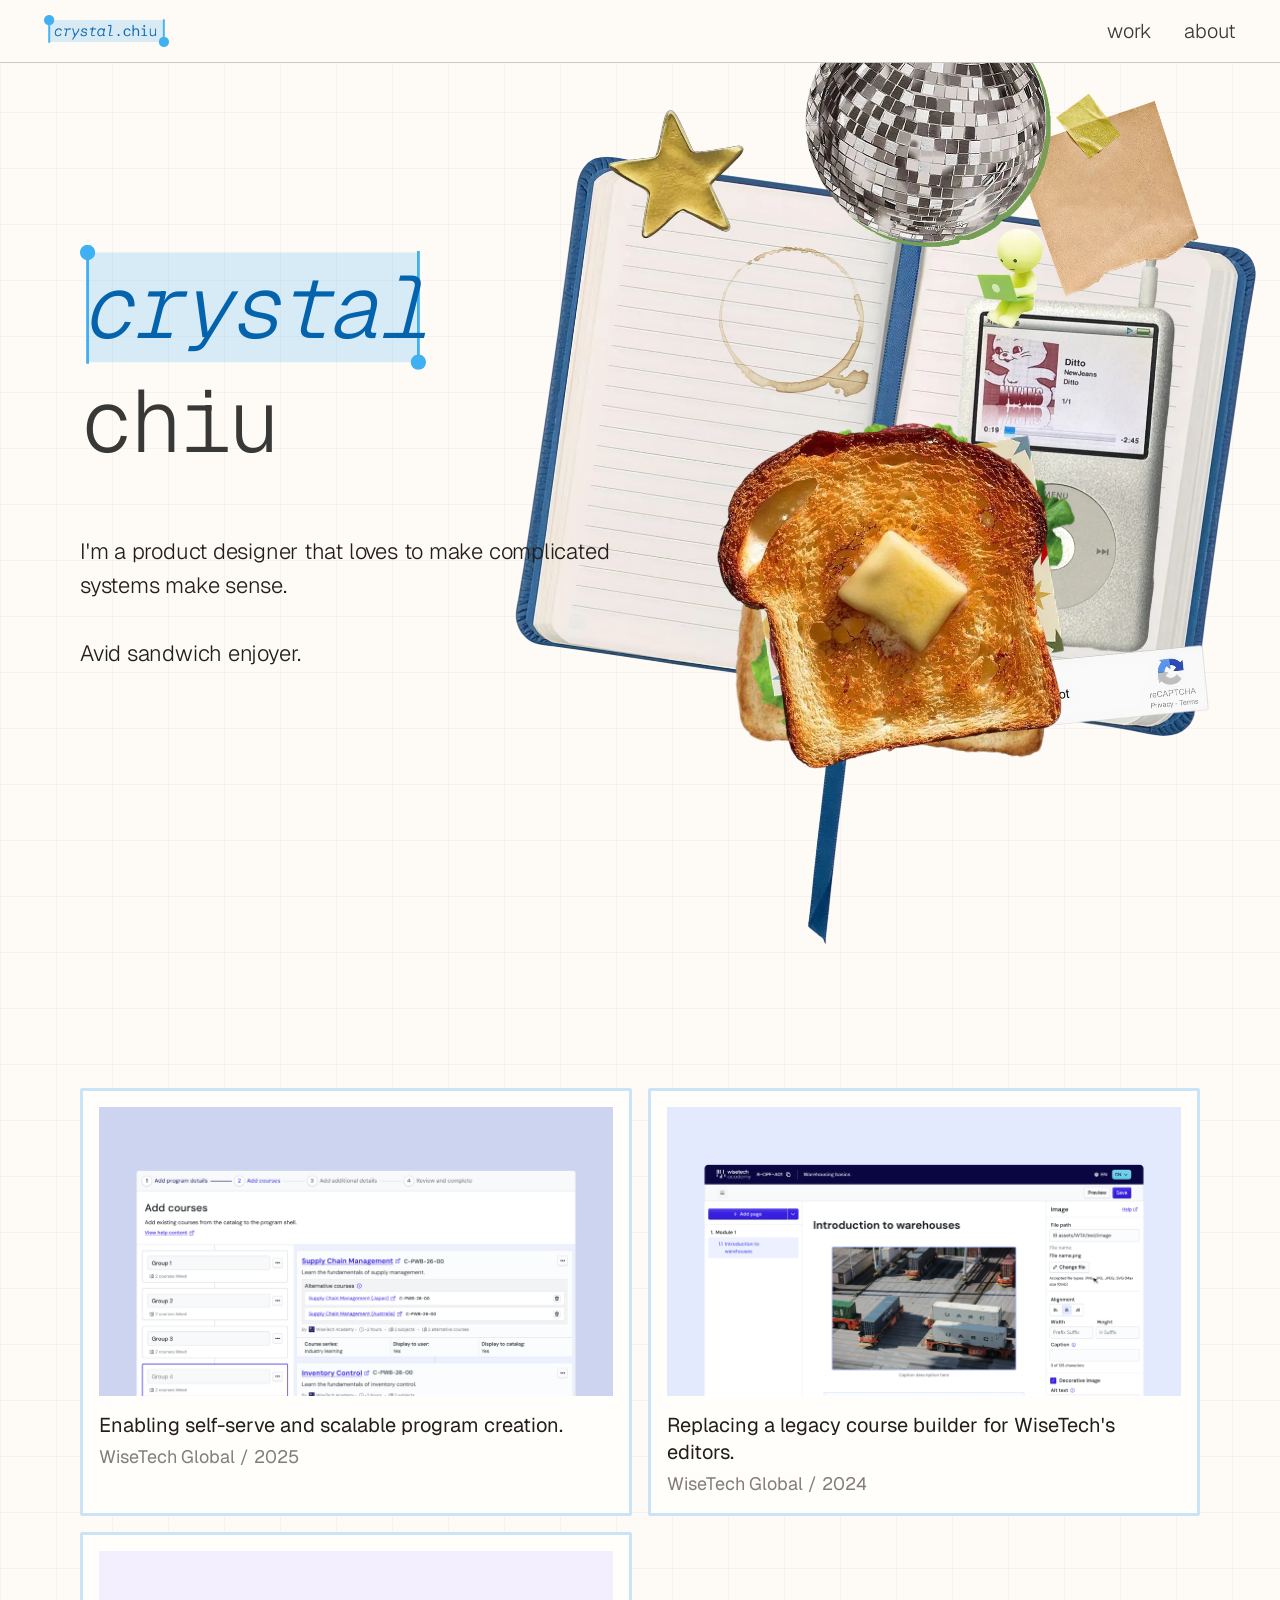
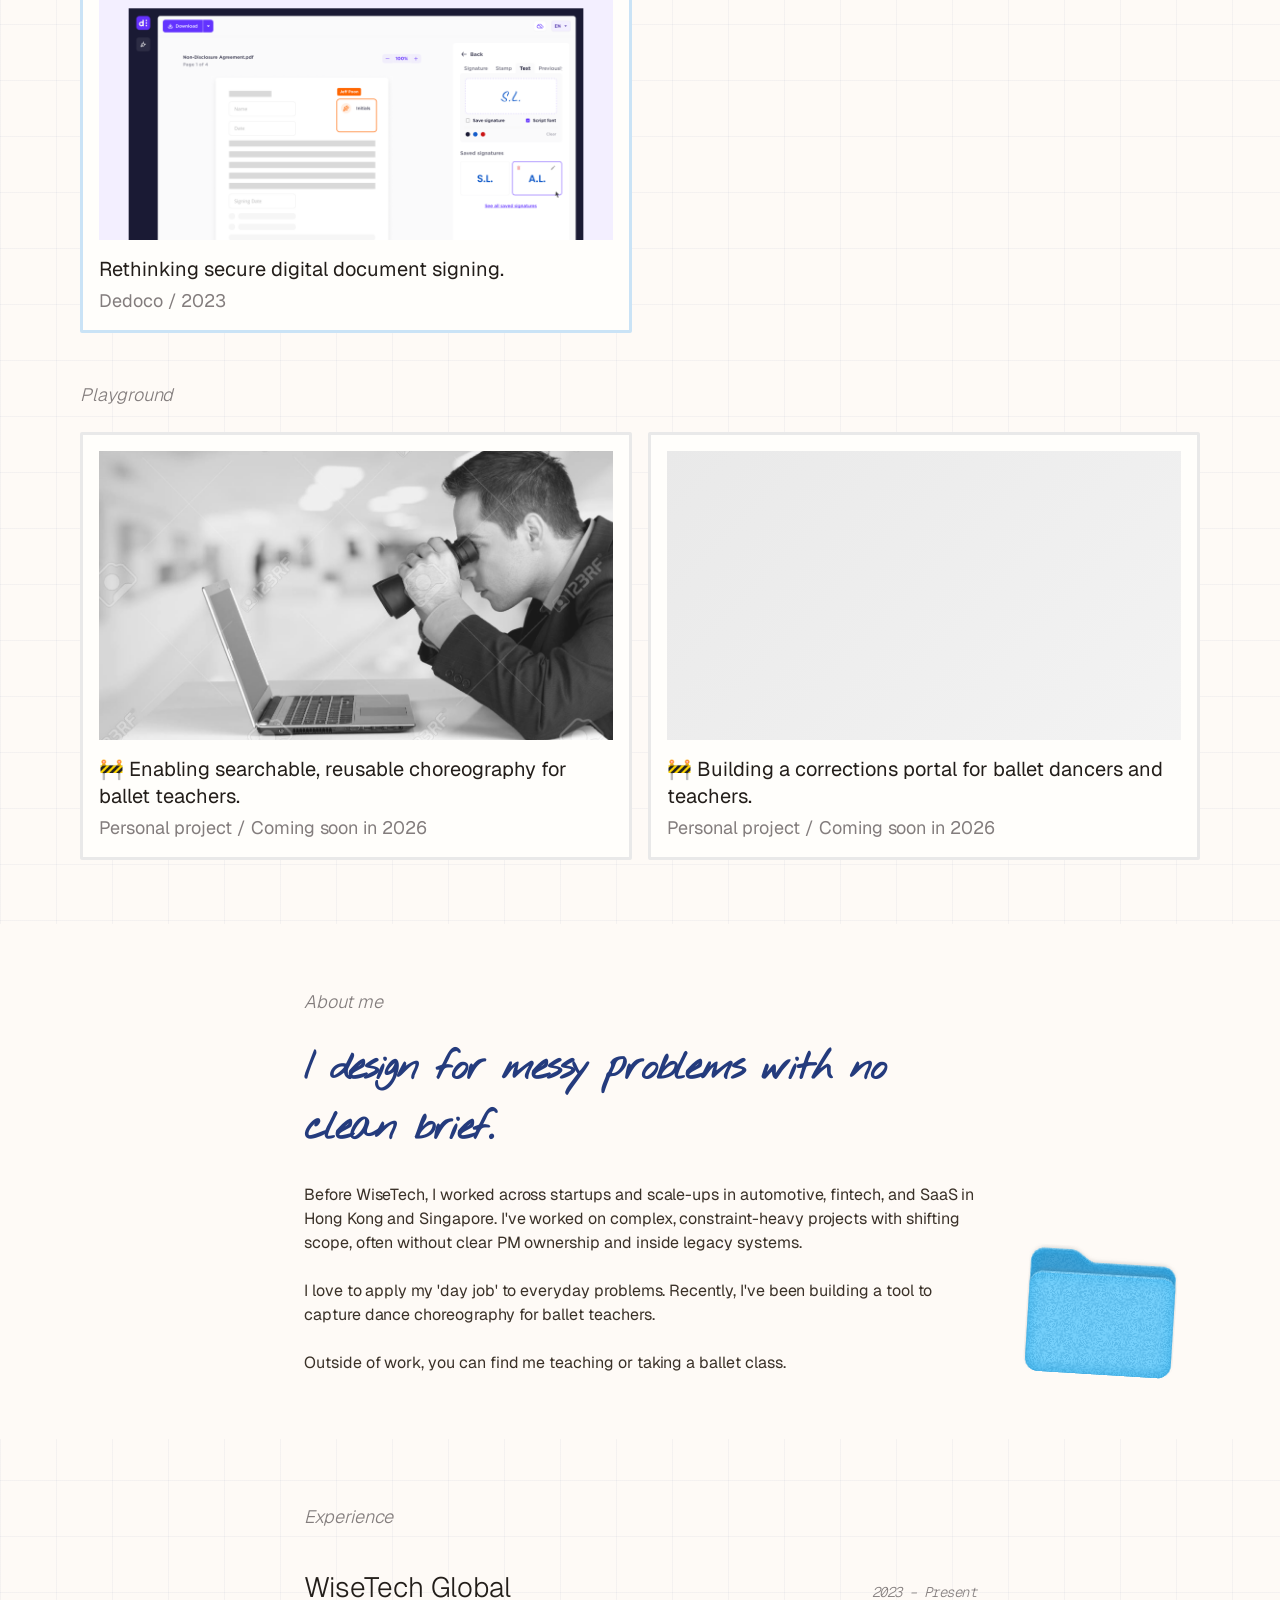
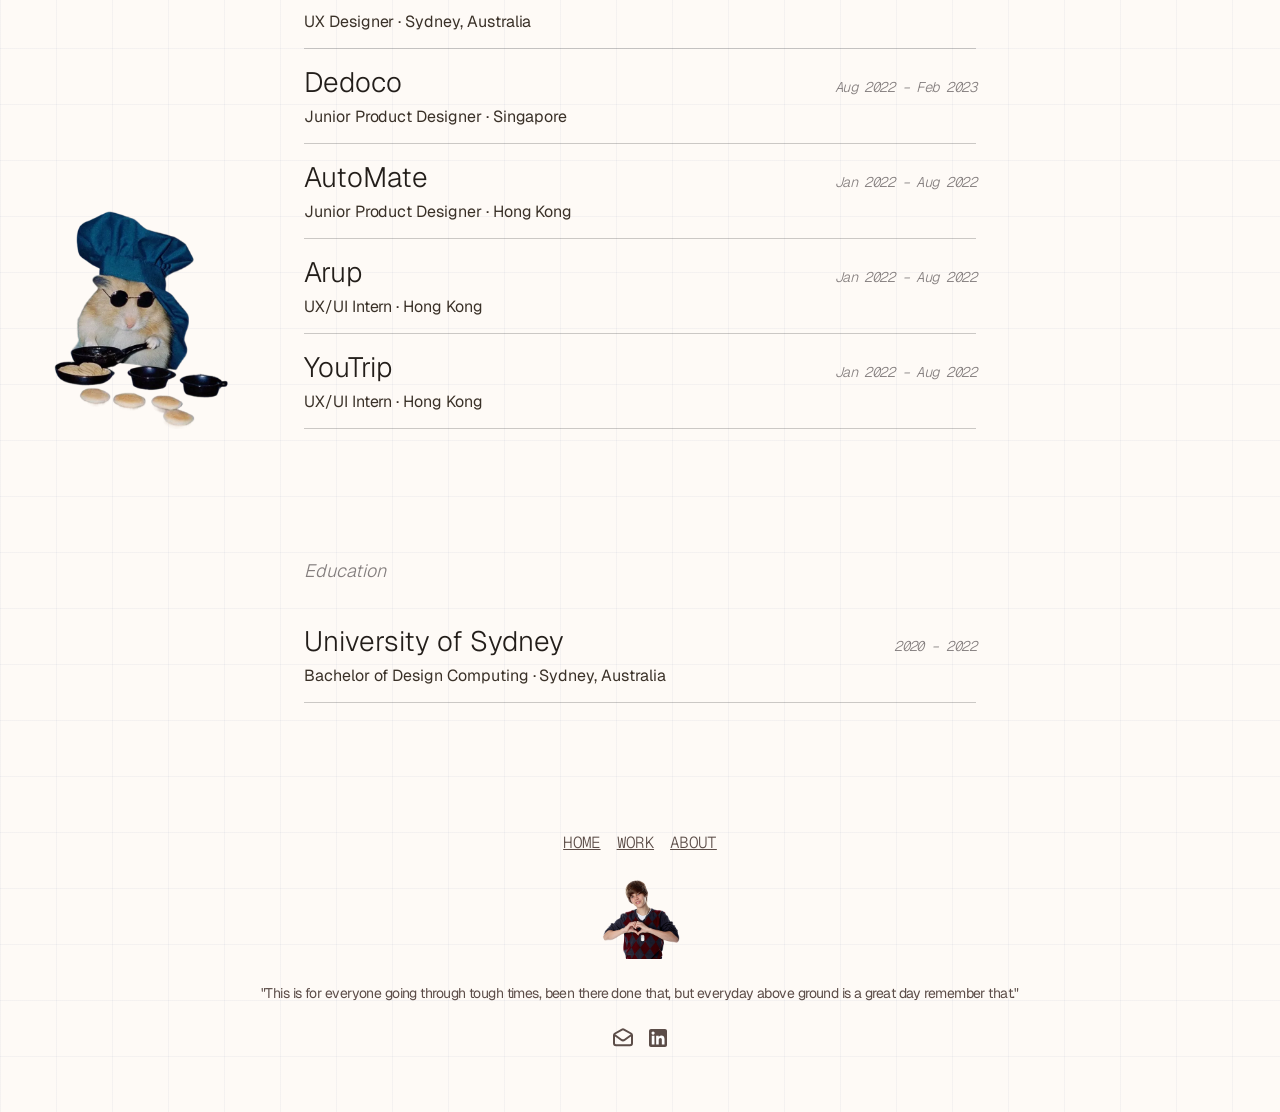
==== commit e782cbf9: "Merge remote-tracking branch 'origin/main' into claude/lucid-edison-n8mpaz # Conflicts: #	tokens.css" ====
--- a/index.html
+++ b/index.html
@@ -38,7 +38,7 @@
                         <span class="name-chiu">chiu</span>
                     </span>
                 </h1>
-                <h2 class="hero-description">I'm a product designer that loves to make complicated systems make sense.<br><br>Avid sandwich lover, aspiring cat lady.</h2>
+                <h2 class="hero-description">I'm a product designer that loves to make complicated systems make sense.<br><br>Avid sandwich enjoyer.</h2>
             </div>
         </div>
 
--- a/tokens.css
+++ b/tokens.css
@@ -101,6 +101,11 @@
   color: var(--color-label);
 }
 
+.t-handwritten {
+  font-family: 'Nothing You Could Do', cursive;
+  font-weight: 400;
+}
+
 .t-link,
 a {
   font-family: 'Geist Mono', monospace;
@@ -116,11 +121,6 @@
 a:hover,
 .t-link:hover {
   color: var(--color-link-hover);
-}
-
-.t-handwritten {
-  font-family: 'Nothing You Could Do', cursive;
-  font-weight: 400;
 }
 
 /* ─── Component tokens ─────────────────────────────────────── */
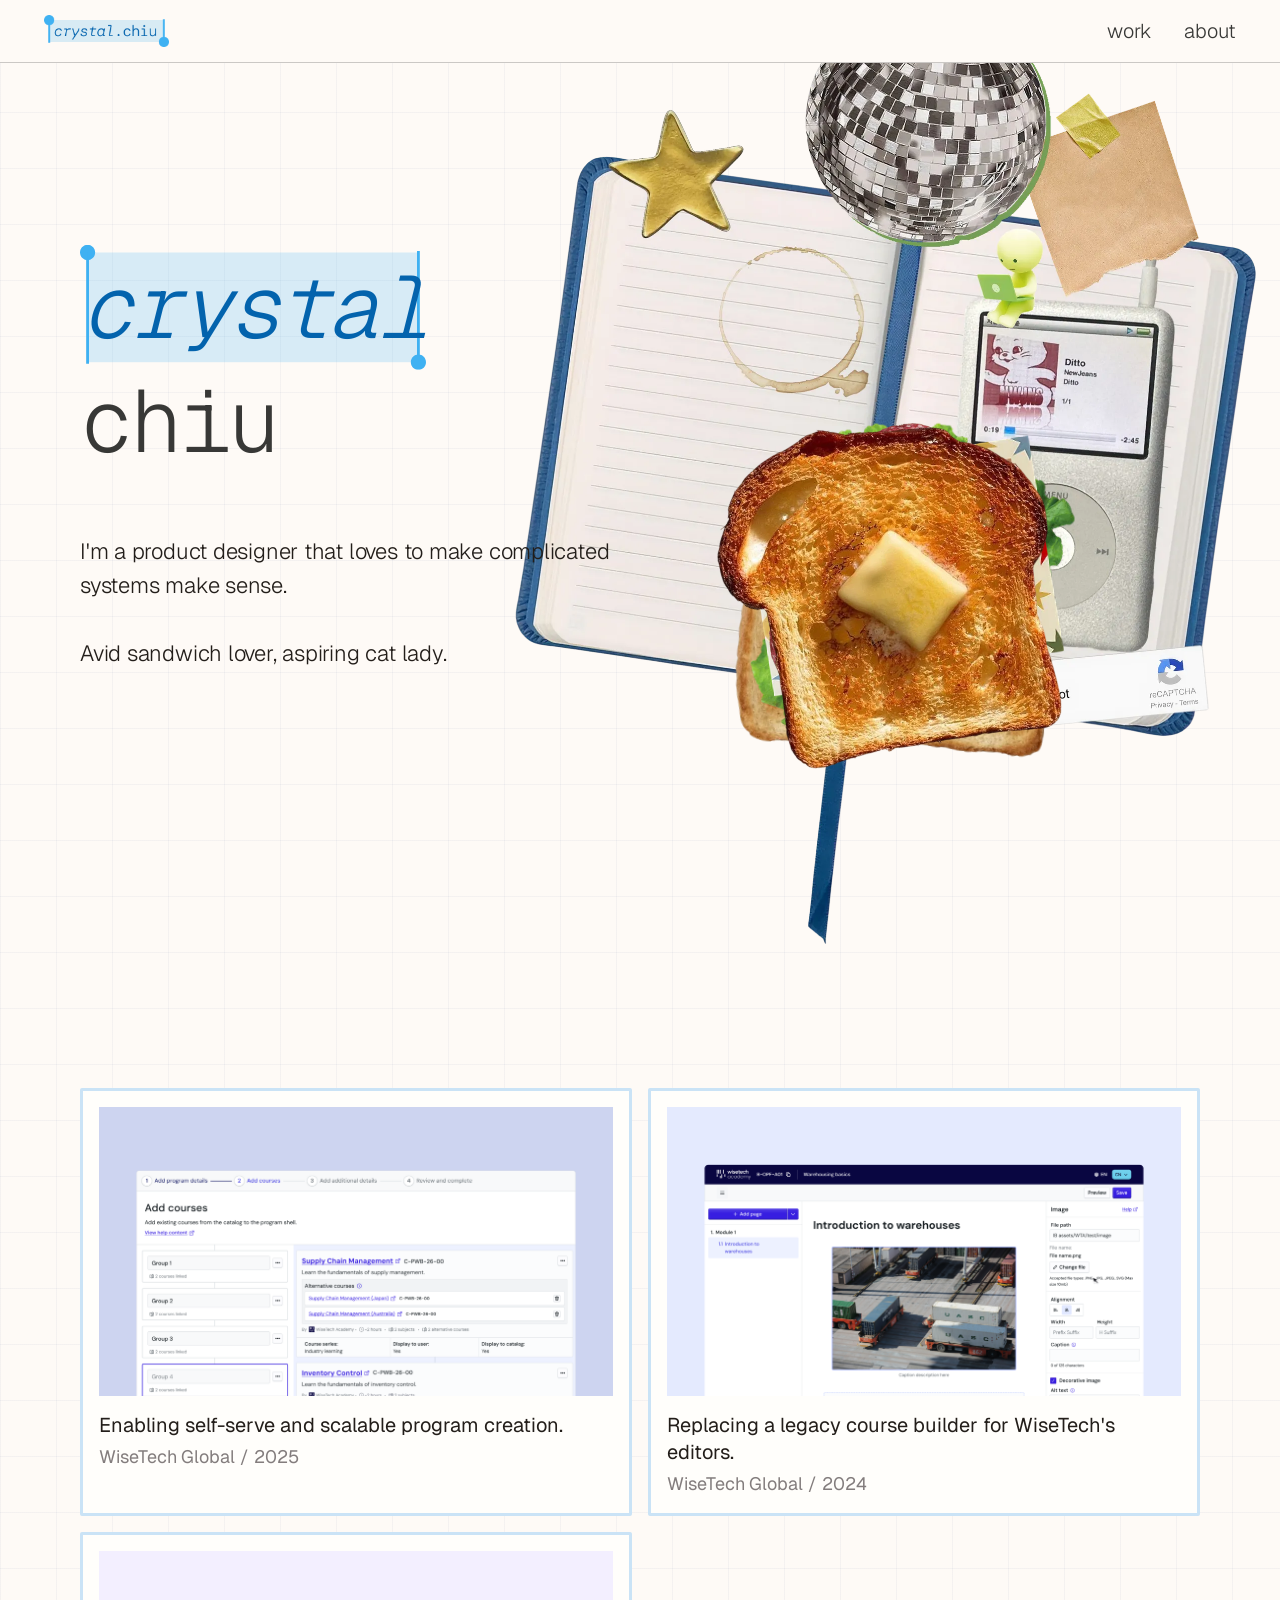
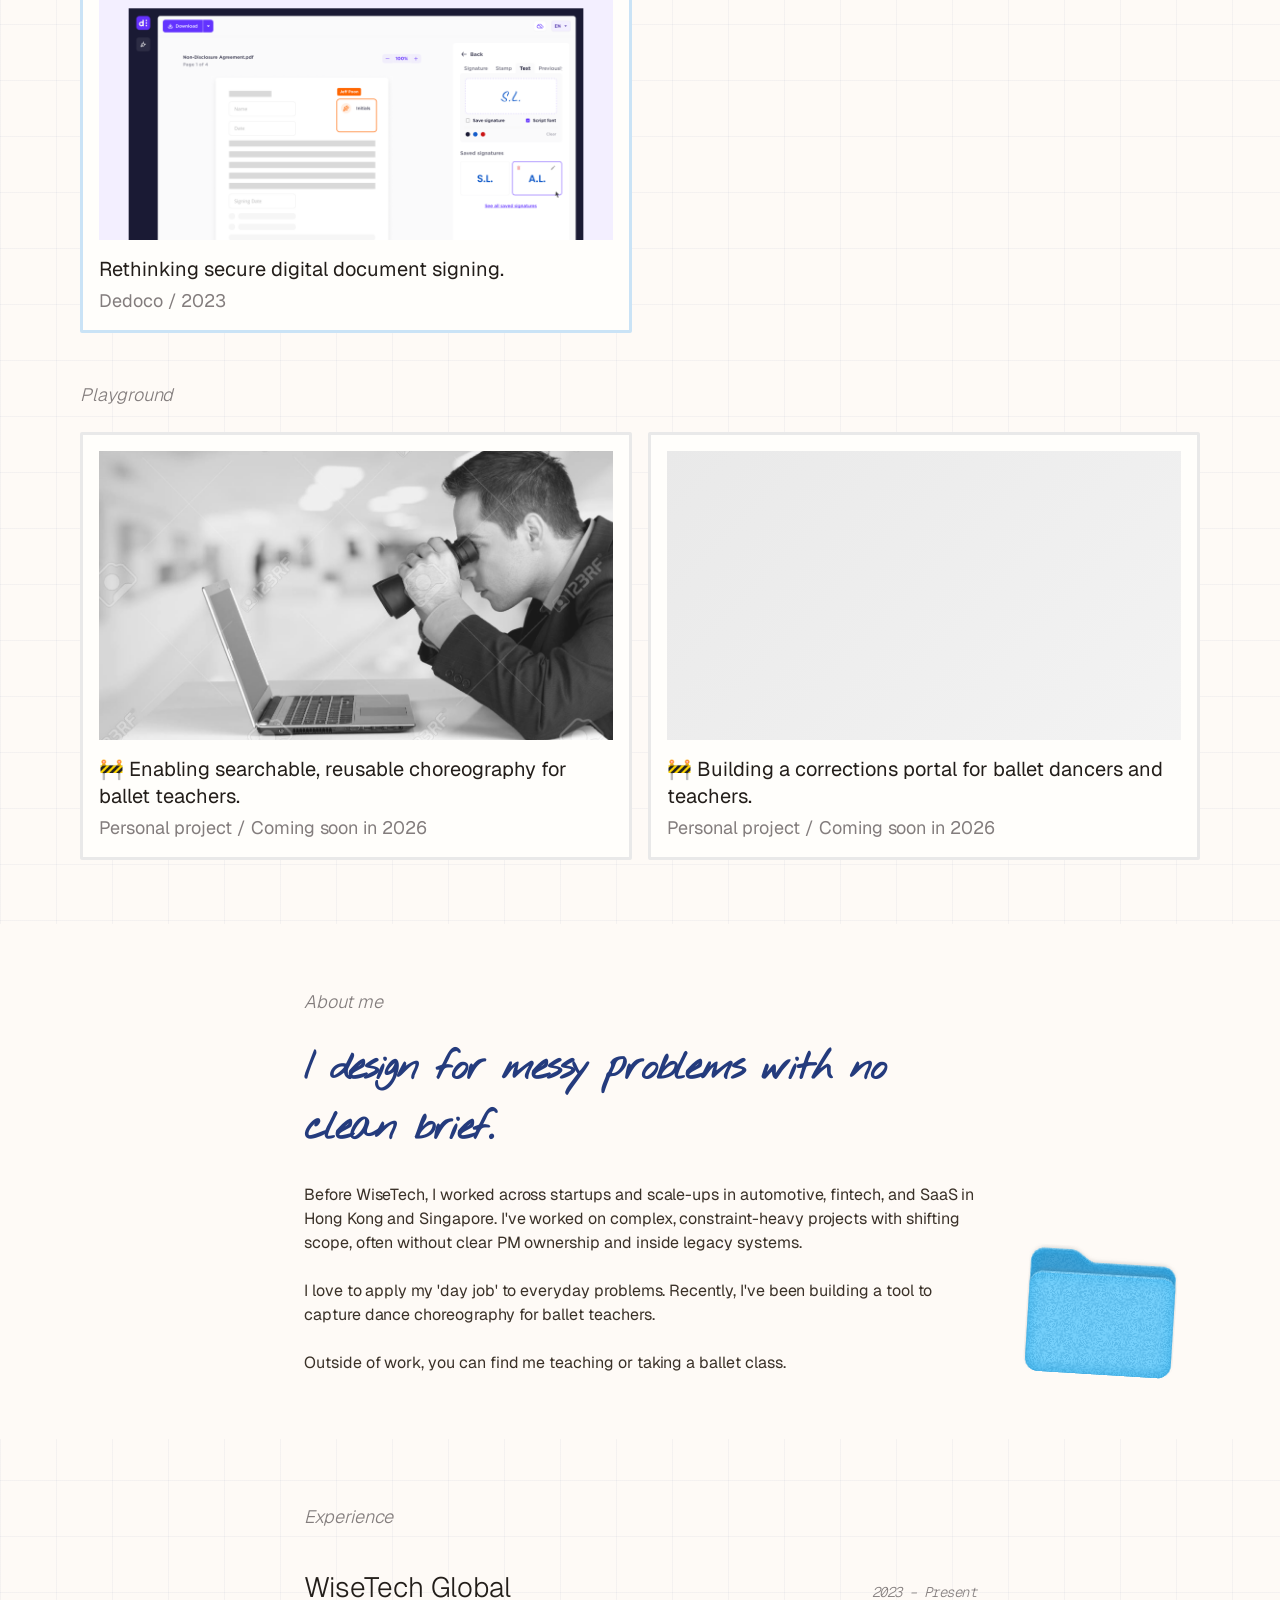
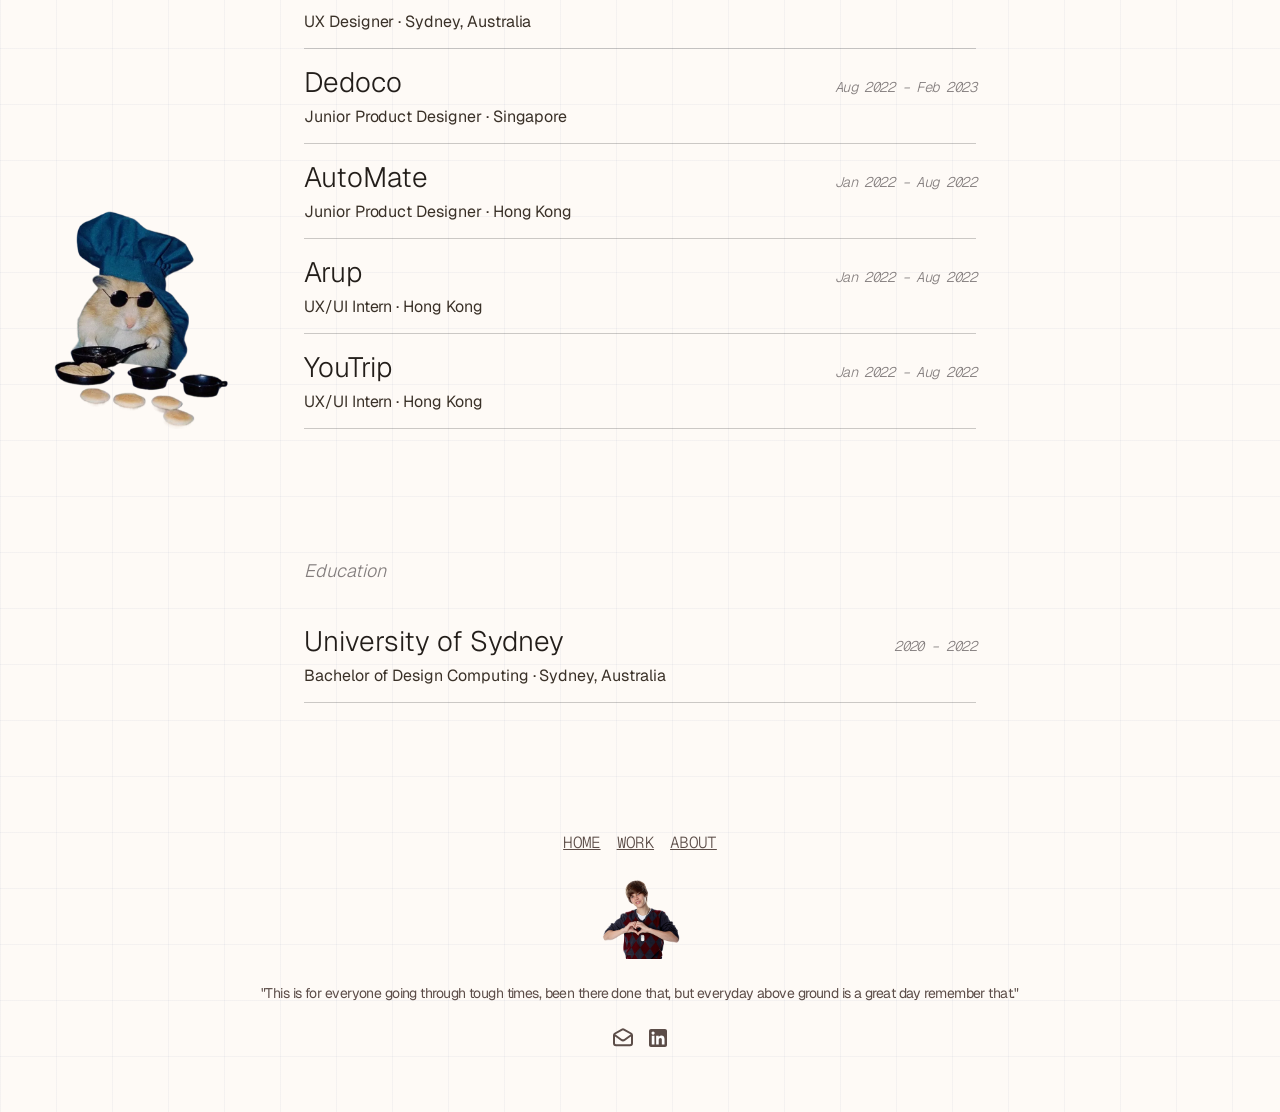
==== commit 3af4d556: "Merge branch 'claude/hero-section-text-update-jfdonf' into main" ====
--- a/index.html
+++ b/index.html
@@ -38,7 +38,7 @@
                         <span class="name-chiu">chiu</span>
                     </span>
                 </h1>
-                <h2 class="hero-description">I'm a product designer that loves to make complicated systems make sense.<br><br>Avid sandwich enjoyer.</h2>
+                <h2 class="hero-description">I'm a product designer that loves to make complicated systems make sense.<br><br>Avid sandwich lover, aspiring cat lady.</h2>
             </div>
         </div>
 
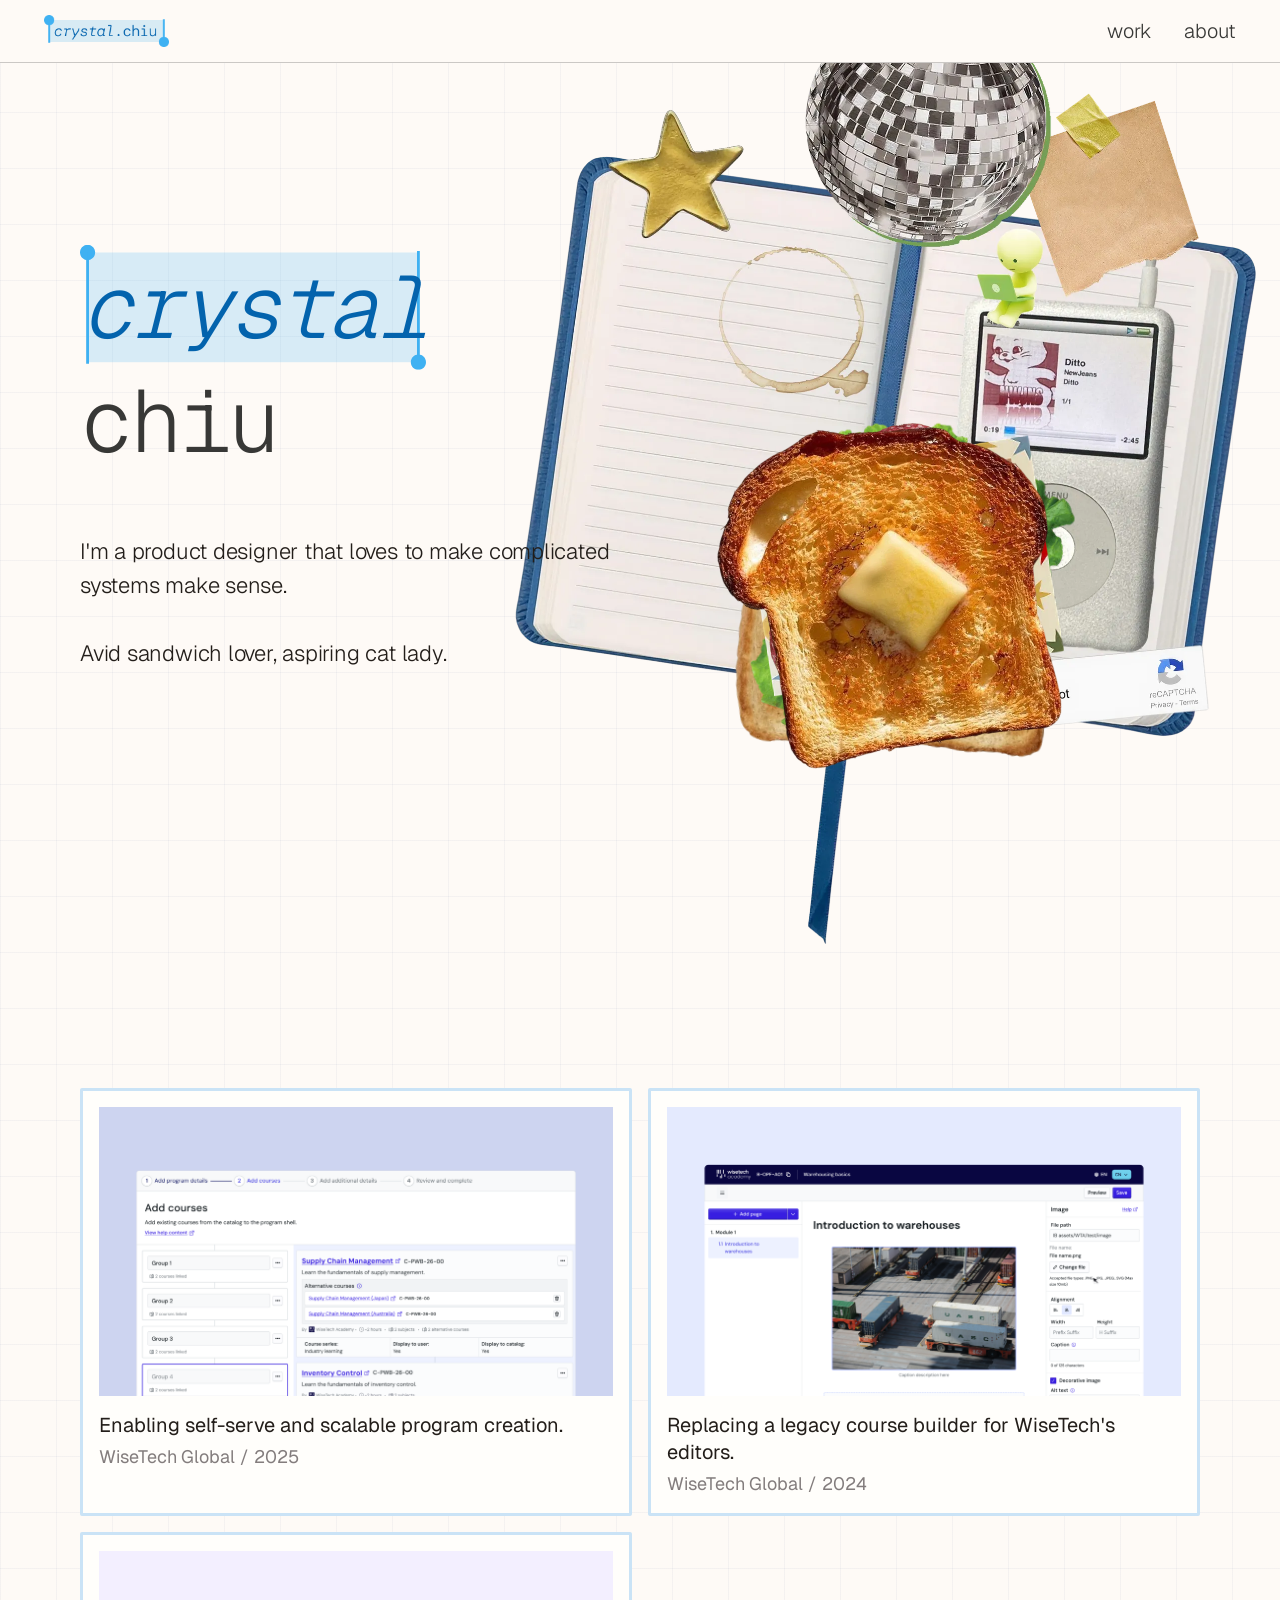
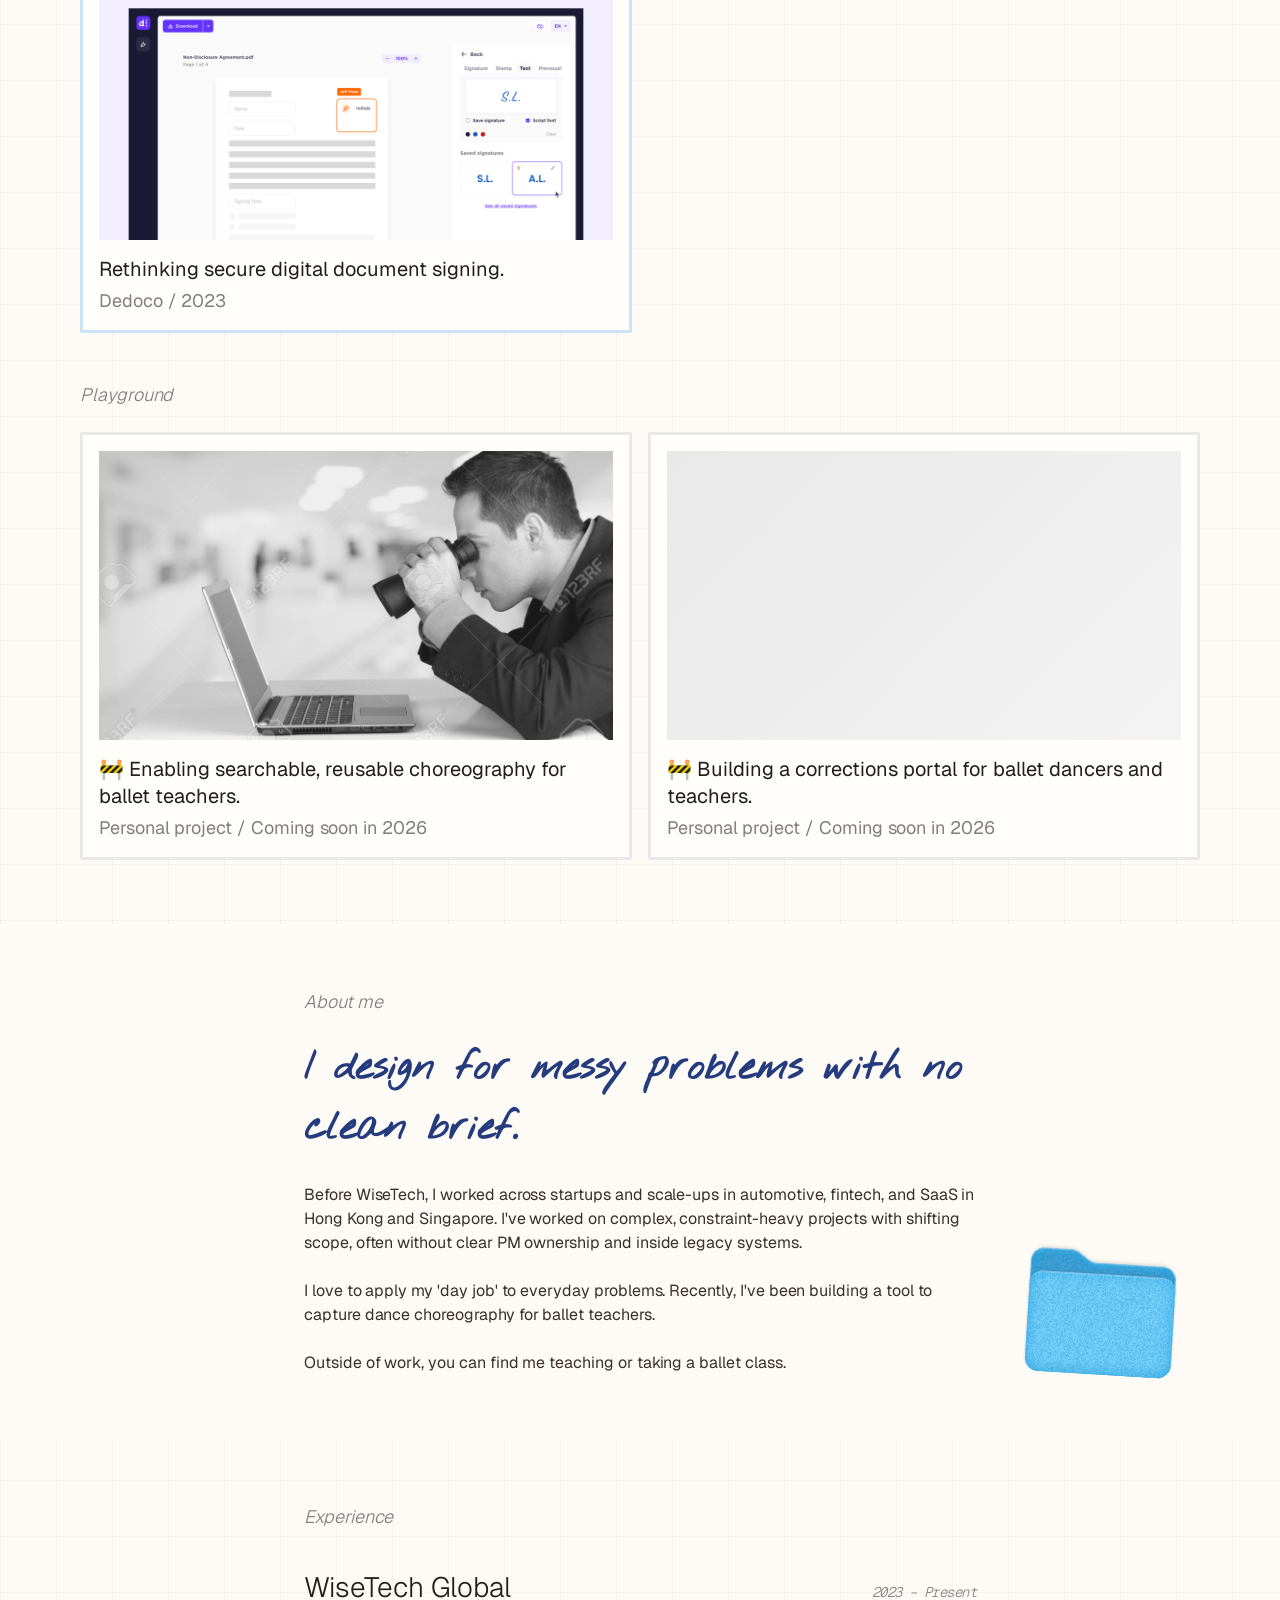
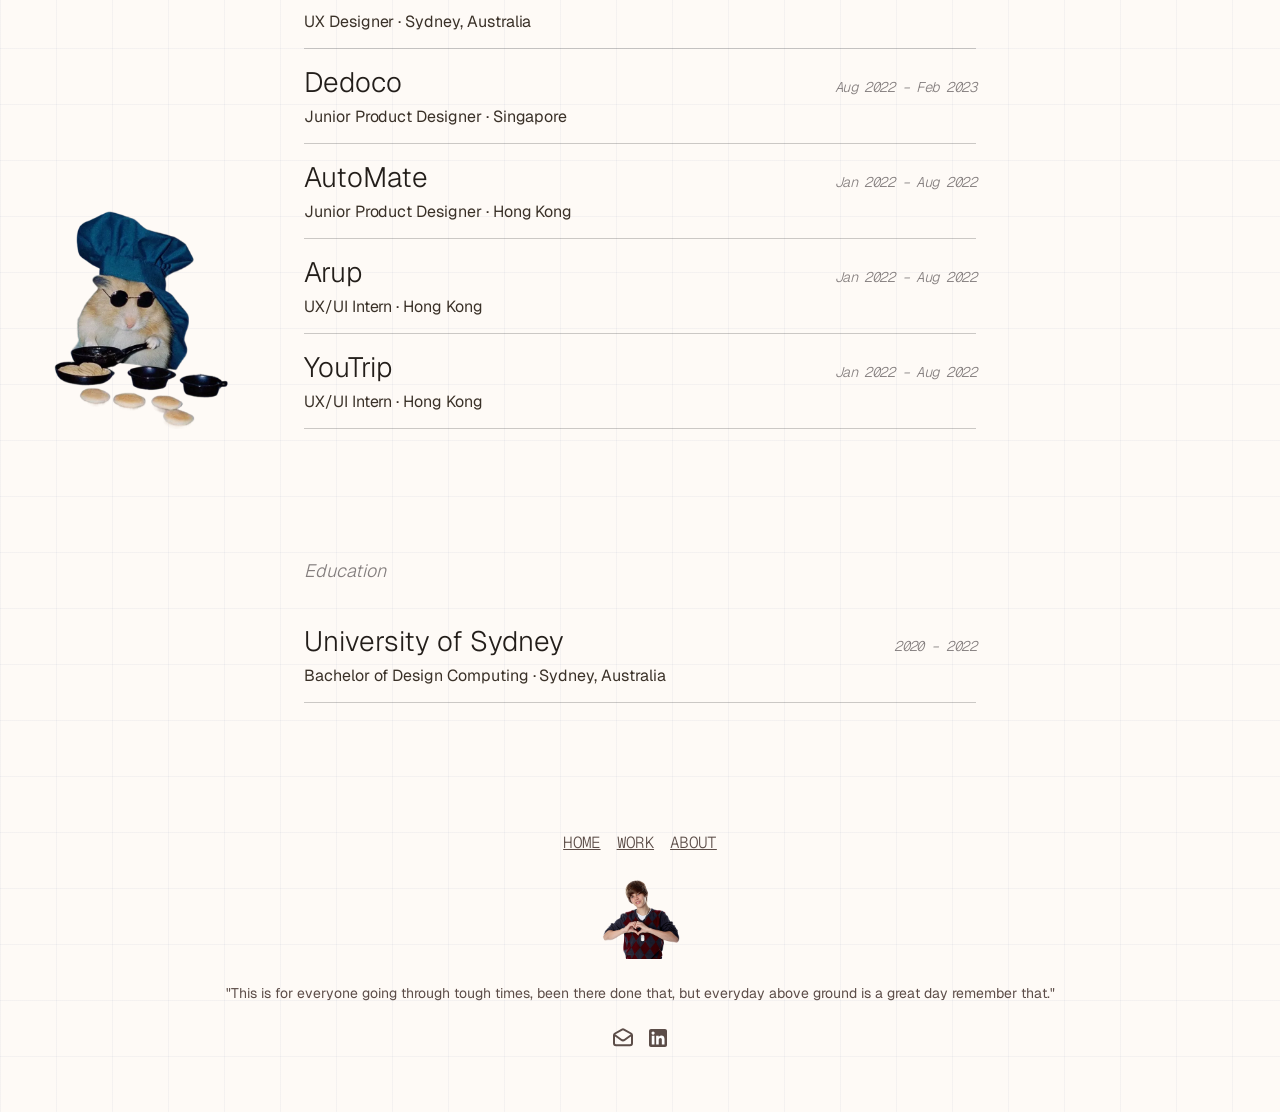
==== commit adb32d44: "Fix footer/about-tagline letter spacing and add xp-illo cursor tooltip - footer-quote and about-tagl" ====
--- a/index.html
+++ b/index.html
@@ -8,6 +8,7 @@
     <script src="analytics.js"></script>
     <link rel="stylesheet" href="tokens.css">
     <link rel="stylesheet" href="styles.css?v=8">
+    <link rel="stylesheet" href="loader.css">
     <link rel="preconnect" href="https://fonts.googleapis.com">
     <link rel="preconnect" href="https://fonts.gstatic.com" crossorigin>
     <link href="https://fonts.googleapis.com/css2?family=Geist:ital,wght@0,300;0,400;0,500;1,300;1,400;1,500&family=Geist+Mono:ital,wght@0,300;0,400;0,500;1,300;1,400;1,500&display=swap" rel="stylesheet">
@@ -16,6 +17,13 @@
     <link rel="preload" as="image" href="images/toast-bottom.webp" type="image/webp">
 </head>
 <body>
+
+    <div id="page-loader" aria-hidden="true">
+        <div class="page-loader-mark">
+            <span class="page-loader-label">crystal.chiu</span>
+            <span class="page-loader-bar"></span>
+        </div>
+    </div>
 
     <!-- Hero Section -->
     <section class="hero">
@@ -97,7 +105,7 @@
                 </div>
             </a>
 
-            <a href="/work/content-creator" class="work-card work-card--active">
+            <a href="/work/content-creator-summary.html" class="work-card work-card--active">
                 <img src="work/assets/cca/thumbnail-3.png" srcset="work/assets/cca/thumbnail-3.png 4x" class="work-card-thumb" alt="">
                 <div class="work-card-text">
                     <h2 class="work-card-title">Replacing a legacy course builder for WiseTech's editors.</h2>
@@ -171,6 +179,7 @@
             <source srcset="assets/experience-1.webp" type="image/webp">
             <img class="xp-illo" src="assets/experience-1.png" alt="">
         </picture>
+        <div class="xp-illo-hint">brb cooking</div>
             <p class="xp-section-label">Experience</p>
 
             <div class="xp-entry">
@@ -274,6 +283,25 @@
         crystalWrap.classList.remove('is-leaving');
       }, { once: true });
     });
+
+    const xpIllo = document.querySelector('.xp-illo');
+    const xpIlloHint = document.querySelector('.xp-illo-hint');
+
+    if (xpIllo && xpIlloHint) {
+      xpIllo.addEventListener('mousemove', (e) => {
+        xpIlloHint.style.left = e.clientX + 'px';
+        xpIlloHint.style.top = (e.clientY + 16 + 8) + 'px';
+      });
+
+      xpIllo.addEventListener('mouseenter', () => {
+        xpIlloHint.classList.add('xp-illo-hint--visible');
+      });
+
+      xpIllo.addEventListener('mouseleave', () => {
+        xpIlloHint.classList.remove('xp-illo-hint--visible');
+      });
+    }
   </script>
+  <script src="loader.js"></script>
 </body>
 </html>
--- a/styles.css
+++ b/styles.css
@@ -630,7 +630,7 @@
     font-family: var(--font-sans);
     font-weight: 400;
     font-size: 14px;
-    letter-spacing: -0.56px;
+    letter-spacing: 0px;
     color: #5c4d48;
     text-align: center;
     max-width: 1160px;
@@ -676,6 +676,7 @@
 .about-tagline {
   font-family: 'Nothing You Could Do', cursive;
   font-weight: 600;
+  letter-spacing: 0px;
 }
 
 .about-panel-label {
@@ -714,6 +715,32 @@
   bottom: 0;
   left: -250px;
   max-height: 220px;
+}
+
+.xp-illo-hint {
+  position: fixed;
+  top: 0;
+  left: 0;
+  z-index: 20;
+  transform: translate(-50%, 0) scale(0.9);
+  background-color: var(--color-heading);
+  color: var(--color-bg);
+  font-family: 'Geist Mono', monospace;
+  font-weight: 500;
+  font-size: 12px;
+  letter-spacing: 0.06em;
+  text-transform: uppercase;
+  padding: 6px 12px;
+  border-radius: 999px;
+  white-space: nowrap;
+  pointer-events: none;
+  opacity: 0;
+  transition: opacity 0.15s ease, transform 0.15s ease;
+}
+
+.xp-illo-hint--visible {
+  opacity: 1;
+  transform: translate(-50%, 0) scale(1);
 }
 
 .xp-inner {
--- a/loader.css
+++ b/loader.css
@@ -0,0 +1,72 @@
+/* loader.css — full-page loading overlay shown until this page's
+   images and fonts are ready, so nothing pops in mid-paint while
+   navigating between pages. Referenced with the correct relative path
+   per page, same convention as nav.js / tokens.css. */
+
+#page-loader {
+  position: fixed;
+  inset: 0;
+  z-index: 10000;
+  display: flex;
+  align-items: center;
+  justify-content: center;
+  background: var(--color-bg, #FEFAF6);
+  opacity: 1;
+  transition: opacity 0.4s ease;
+}
+
+#page-loader.is-hidden {
+  opacity: 0;
+  pointer-events: none;
+}
+
+.page-loader-mark {
+  display: flex;
+  flex-direction: column;
+  align-items: center;
+  gap: 14px;
+}
+
+.page-loader-label {
+  font-family: 'Geist Mono', monospace;
+  font-weight: 400;
+  font-size: 14px;
+  letter-spacing: 0.06em;
+  text-transform: uppercase;
+  color: var(--color-label, #687076);
+}
+
+.page-loader-bar {
+  width: 120px;
+  height: 2px;
+  background: rgba(36, 59, 125, 0.12);
+  overflow: hidden;
+  position: relative;
+}
+
+.page-loader-bar::after {
+  content: '';
+  position: absolute;
+  top: 0;
+  left: 0;
+  height: 100%;
+  width: 40%;
+  background: var(--color-link, #0363AD);
+  animation: page-loader-sweep 1.1s ease-in-out infinite;
+}
+
+@keyframes page-loader-sweep {
+  0%   { transform: translateX(-100%); }
+  100% { transform: translateX(350%); }
+}
+
+@media (prefers-reduced-motion: reduce) {
+  .page-loader-bar::after {
+    animation: none;
+    width: 100%;
+  }
+
+  #page-loader {
+    transition: opacity 0.15s linear;
+  }
+}
